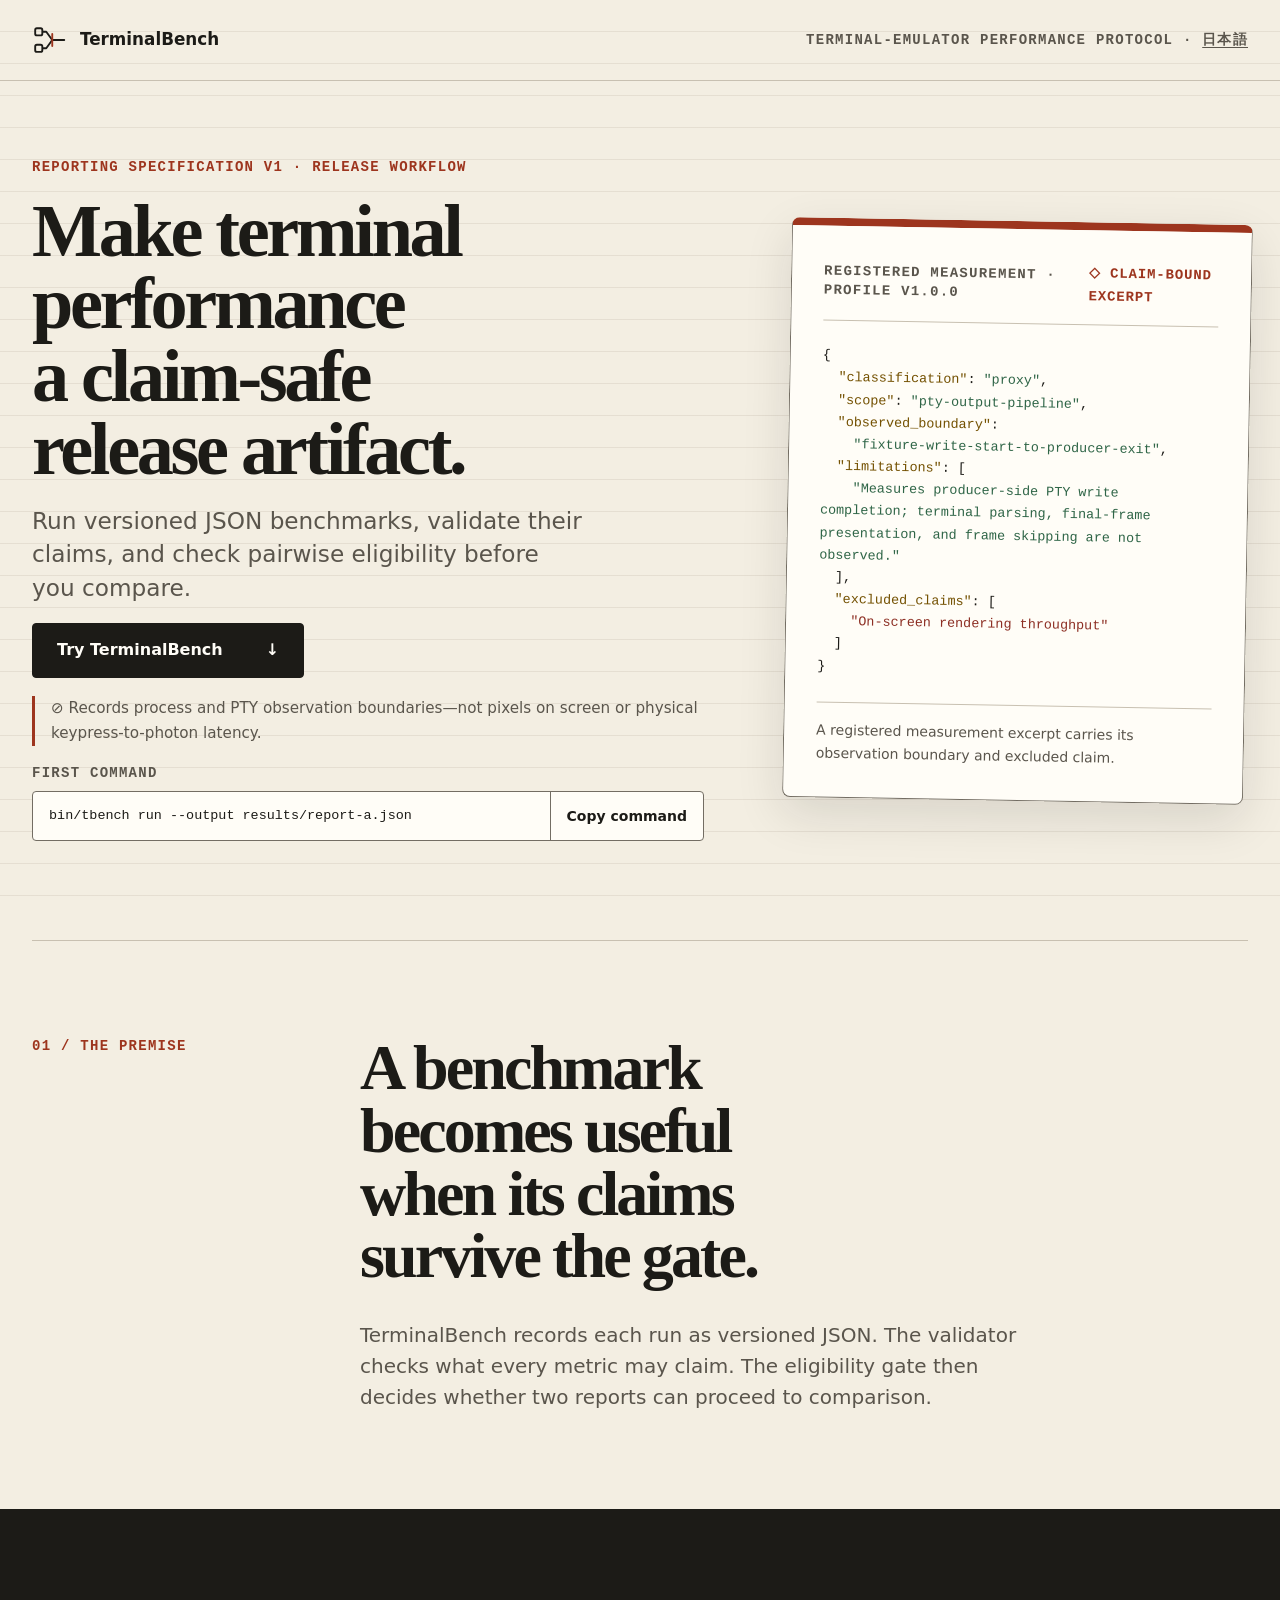
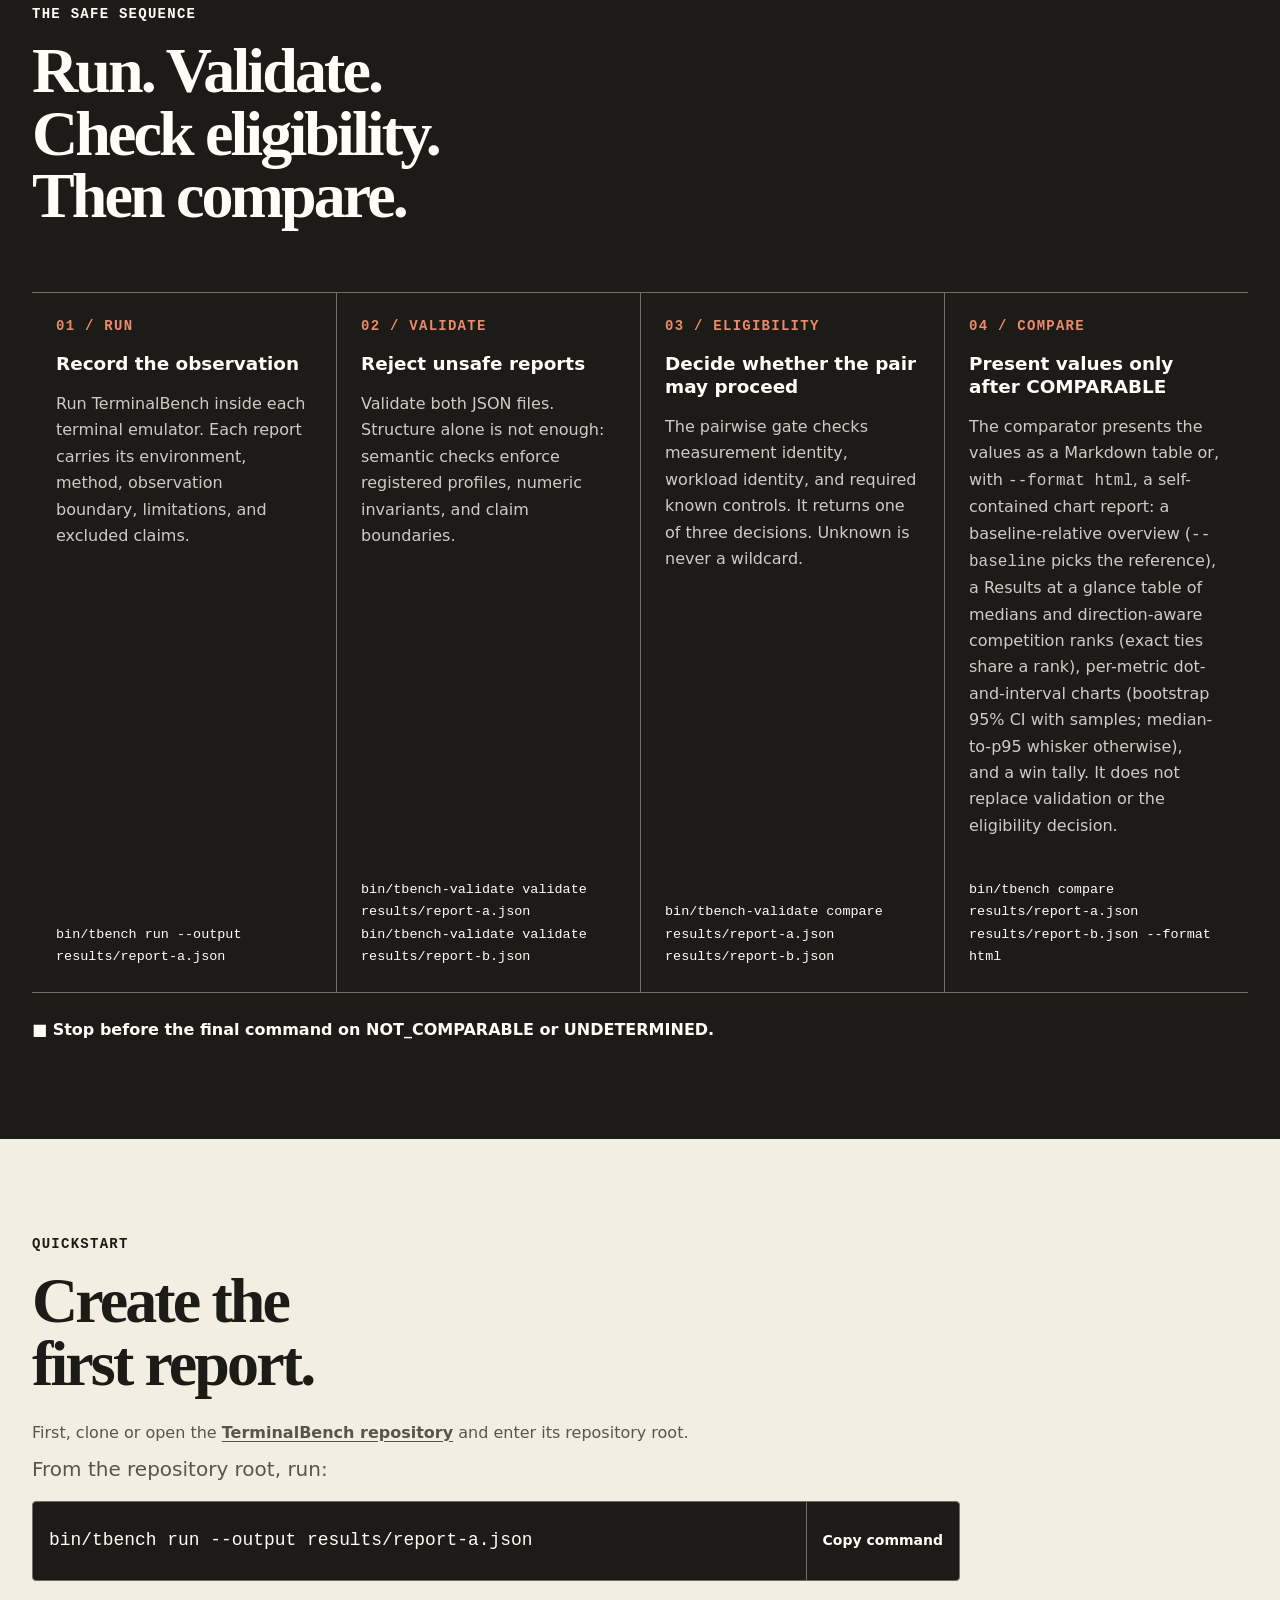
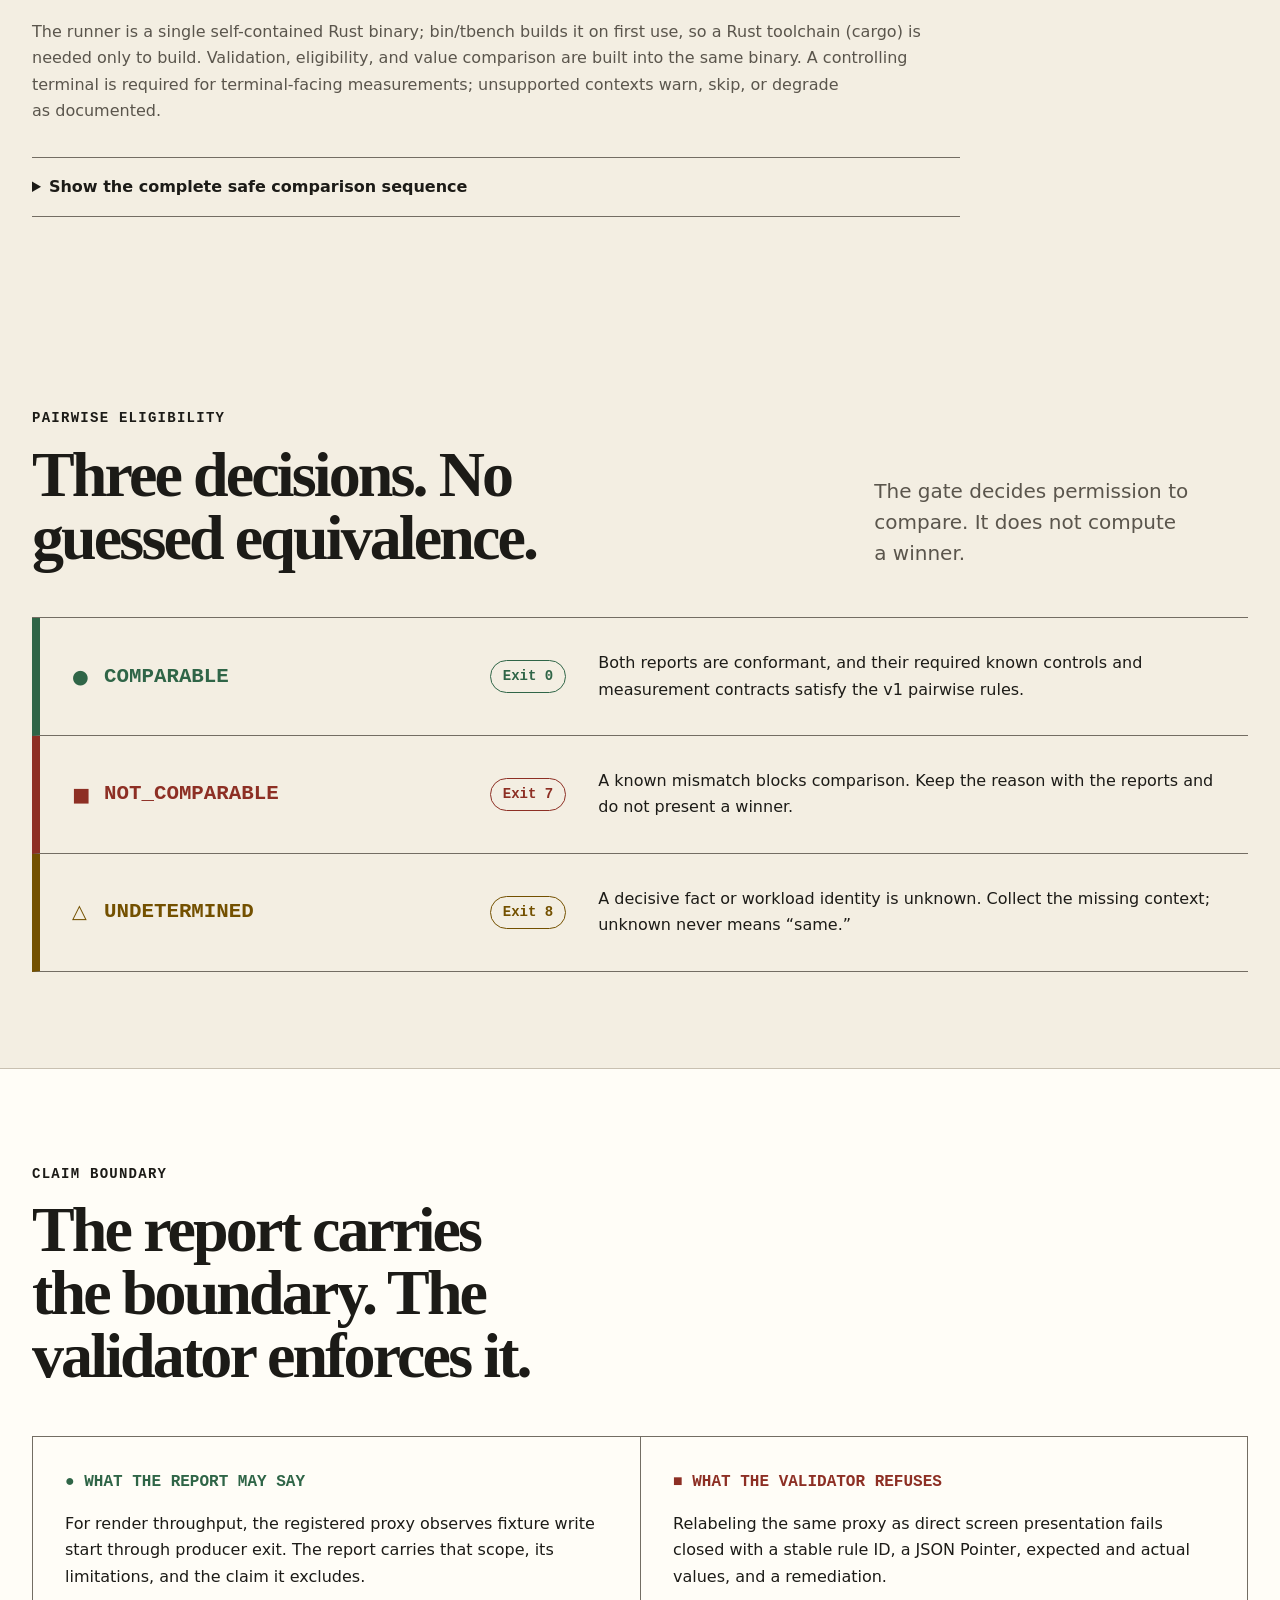
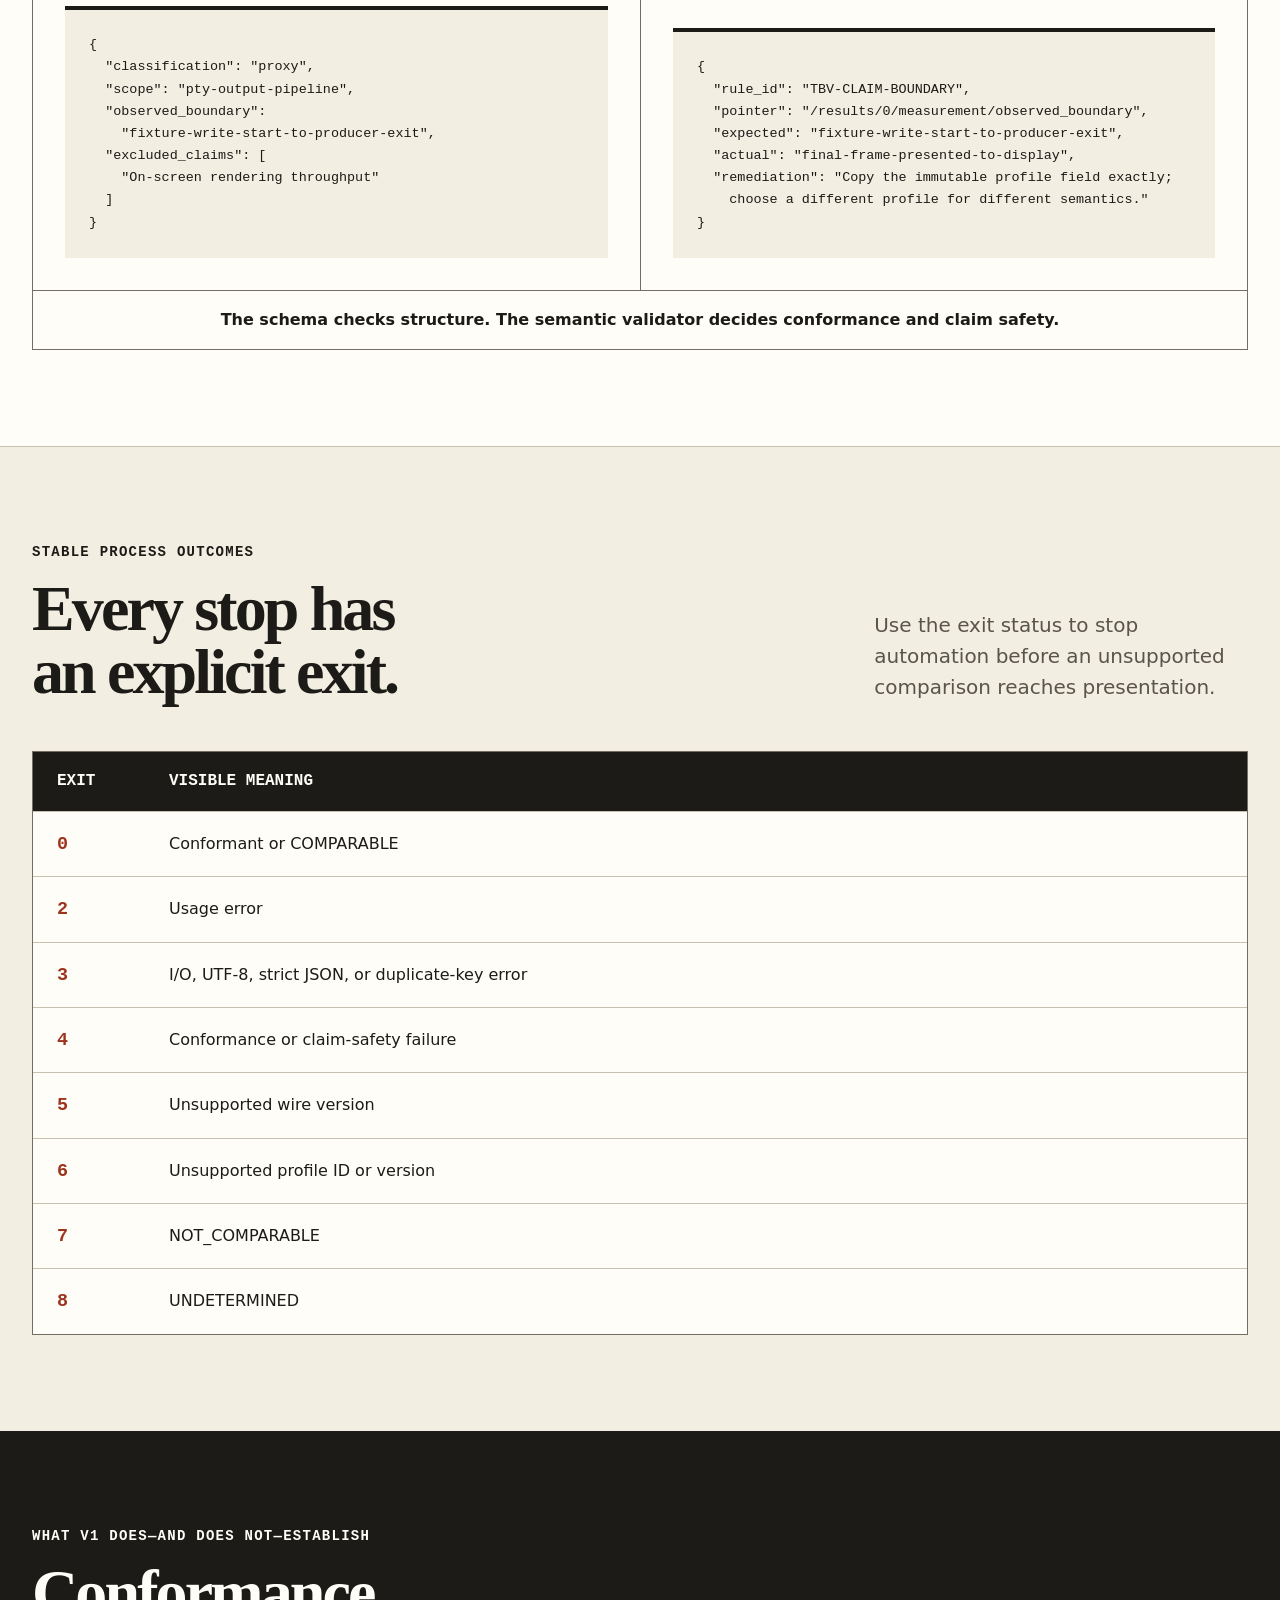
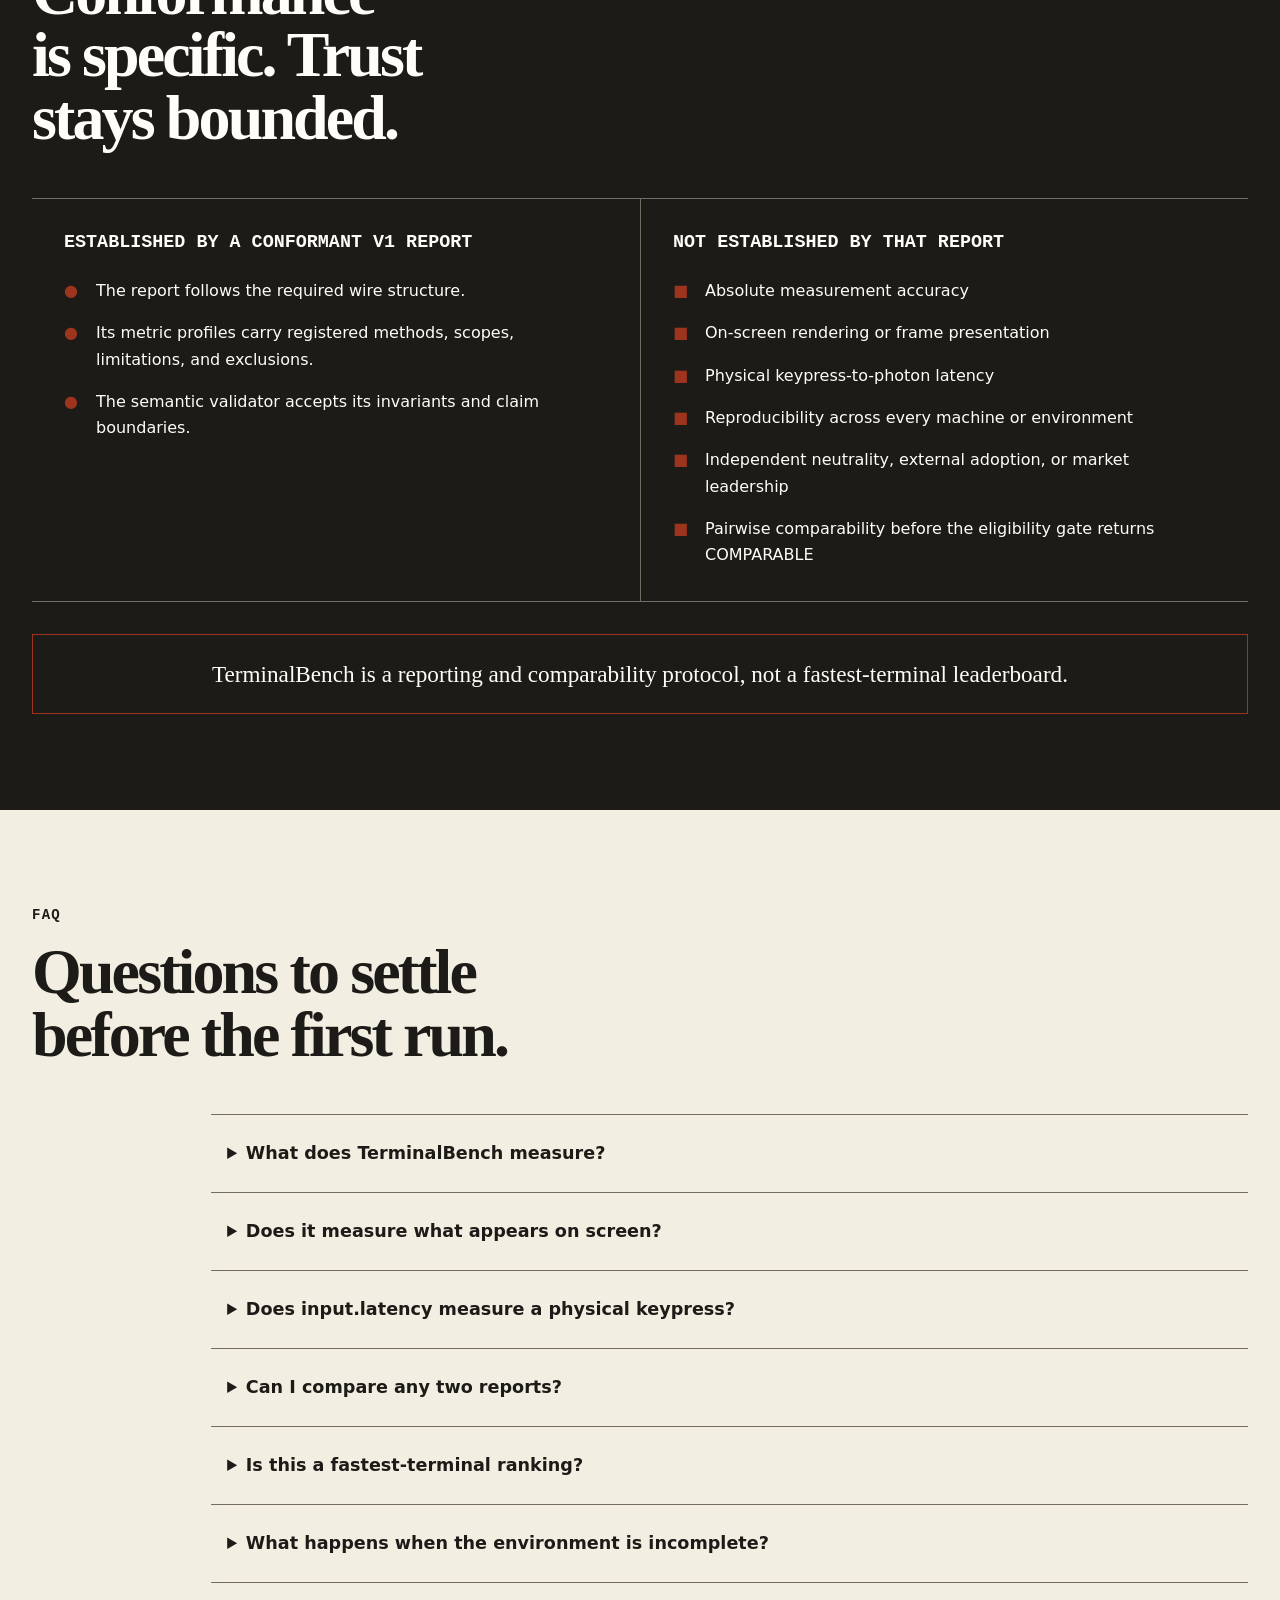
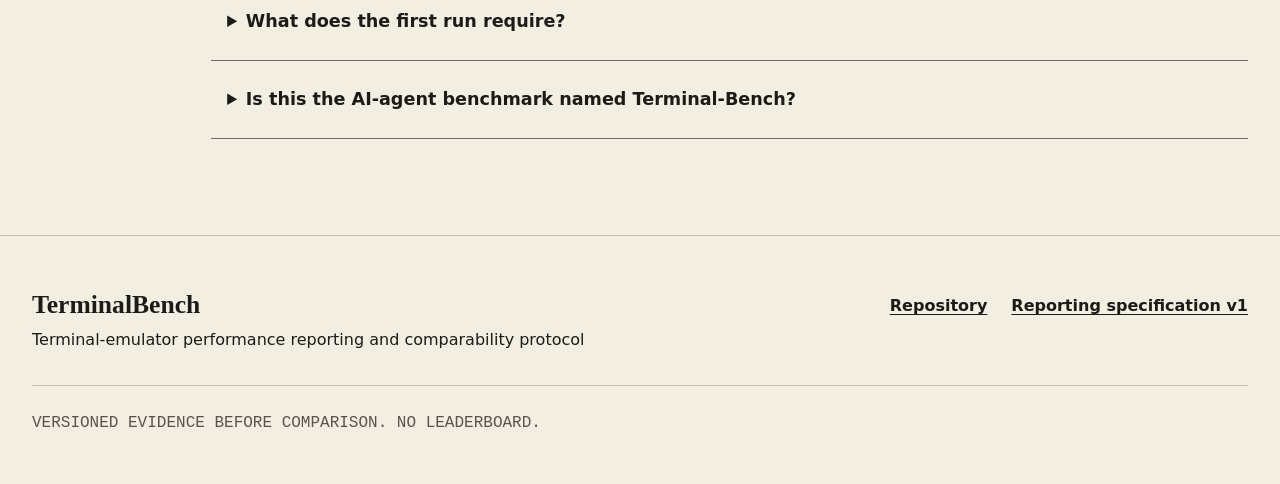
==== site/index.html @ eeca3f97 "feat(site): add TerminalBench landing page" ====
<!doctype html>
<html lang="en" dir="ltr">
  <head>
    <meta charset="utf-8">
    <meta name="viewport" content="width=device-width, initial-scale=1">
    <title>TerminalBench — Claim-Safe Terminal Emulator Benchmarks</title>
    <meta name="description" content="TerminalBench is a CLI and reporting protocol for terminal-emulator performance—not the AI-agent benchmark. Generate, validate, check eligibility, then compare.">
    <meta name="robots" content="index,follow,max-image-preview:large">
    <meta name="theme-color" content="#f3eee2" media="(prefers-color-scheme: light)">
    <meta name="theme-color" content="#181815" media="(prefers-color-scheme: dark)">
    <link rel="canonical" href="https://simota.github.io/TerminalBench/">
    <link rel="alternate" hreflang="en" href="https://simota.github.io/TerminalBench/">
    <link rel="alternate" hreflang="ja" href="https://simota.github.io/TerminalBench/ja/">
    <link rel="alternate" hreflang="x-default" href="https://simota.github.io/TerminalBench/">
    <link rel="icon" href="favicon.svg" type="image/svg+xml">
    <link rel="stylesheet" href="styles.css">

    <meta property="og:type" content="website">
    <meta property="og:url" content="https://simota.github.io/TerminalBench/">
    <meta property="og:site_name" content="TerminalBench">
    <meta property="og:title" content="TerminalBench — Claim-Safe Terminal Emulator Benchmarks">
    <meta property="og:description" content="A terminal-emulator performance CLI and reporting protocol. Generate reports, validate claims, check pairwise eligibility, then compare.">
    <meta property="og:image" content="https://simota.github.io/TerminalBench/og.png">
    <meta property="og:image:secure_url" content="https://simota.github.io/TerminalBench/og.png">
    <meta property="og:image:type" content="image/png">
    <meta property="og:image:width" content="1200">
    <meta property="og:image:height" content="630">
    <meta property="og:image:alt" content="TerminalBench terminal-emulator performance protocol: generate and validate reports, check pairwise eligibility, then compare.">
    <meta property="og:locale" content="en_US">
    <meta property="og:locale:alternate" content="ja_JP">

    <meta name="twitter:card" content="summary_large_image">
    <meta name="twitter:url" content="https://simota.github.io/TerminalBench/">
    <meta name="twitter:title" content="TerminalBench — Claim-Safe Terminal Emulator Benchmarks">
    <meta name="twitter:description" content="Terminal-emulator performance reports with claim validation and pairwise eligibility before comparison.">
    <meta name="twitter:image" content="https://simota.github.io/TerminalBench/og.png">
    <meta name="twitter:image:alt" content="TerminalBench terminal-emulator performance protocol workflow.">

    <script type="application/ld+json">
      {
        "@context": "https://schema.org",
        "@type": "SoftwareApplication",
        "@id": "https://simota.github.io/TerminalBench/#software",
        "name": "TerminalBench",
        "alternateName": "tbench",
        "inLanguage": "en",
        "url": "https://simota.github.io/TerminalBench/",
        "sameAs": ["https://github.com/simota/TerminalBench"],
        "applicationCategory": "DeveloperApplication",
        "applicationSubCategory": "Terminal emulator performance reporting",
        "description": "A CLI and reporting protocol for terminal-emulator performance that generates versioned reports, validates claim boundaries, checks pairwise eligibility, and then compares eligible results.",
        "disambiguatingDescription": "TerminalBench evaluates terminal-emulator and shell performance reports; it is not the AI-agent benchmark named Terminal-Bench.",
        "softwareRequirements": "A Rust toolchain (cargo) to build the single self-contained binary on first use; the shells being benchmarked. Validation, eligibility, and value comparison are built into the same binary.",
        "featureList": [
          "Versioned JSON performance reports",
          "Semantic claim-boundary validation",
          "Pairwise eligibility outcomes: COMPARABLE, NOT_COMPARABLE, and UNDETERMINED",
          "Self-contained HTML comparison reports with a baseline-relative overview, Results at a glance medians and direction-aware competition ranks (exact ties share a rank), per-metric dot-and-interval charts, and a win tally",
          "Longitudinal trend reports across report history"
        ]
      }
    </script>
    <script src="script.js" defer></script>
  </head>
  <body>
    <a class="skip-link" href="#quickstart">Skip to quickstart</a>

    <header class="site-header">
      <div class="shell header-inner">
        <a class="brand" href="https://github.com/simota/TerminalBench" aria-label="TerminalBench repository">
          <svg class="brand-mark" viewBox="0 0 48 48" aria-hidden="true">
            <rect x="4.25" y="8.25" width="9.5" height="9.5" rx="2.25"/>
            <rect x="4.25" y="30.25" width="9.5" height="9.5" rx="2.25"/>
            <path d="M15 13h4l8 11-8 11h-4M27 24h16"/>
            <path class="brand-gate" d="M27 16v16"/>
          </svg>
          <span>TerminalBench</span>
        </a>
        <p class="category"><span class="category-label">Terminal-emulator performance protocol · </span><a href="ja/" hreflang="ja" lang="ja">日本語</a></p>
      </div>
    </header>

    <main>
      <section class="hero shell" data-purpose="hero" aria-labelledby="hero-title">
        <div class="hero-copy">
          <p class="eyebrow">Reporting specification v1 · Release workflow</p>
          <h1 id="hero-title">Make terminal performance a claim-safe release artifact.</h1>
          <p class="hero-lead">Run versioned JSON benchmarks, validate their claims, and check pairwise eligibility before you compare.</p>
          <a class="cta" href="#quickstart">Try TerminalBench <span aria-hidden="true">↓</span></a>
          <p class="boundary-note"><span aria-hidden="true">⊘</span> Records process and PTY observation boundaries—not pixels on screen or physical keypress-to-photon latency.</p>
          <div class="first-command" aria-labelledby="hero-command-label">
            <p class="code-label" id="hero-command-label">First command</p>
            <div class="code-control">
              <pre tabindex="0" aria-labelledby="hero-command-label"><code id="hero-command">bin/tbench run --output results/report-a.json</code></pre>
              <button class="copy-button" type="button" data-copy-target="hero-command" data-status-target="hero-copy-status" data-copy-success="Command copied" data-copy-failure="Couldn’t copy the command. Select it and copy it manually.">Copy command</button>
            </div>
            <p class="copy-status" id="hero-copy-status" role="status" aria-live="polite"></p>
          </div>
        </div>

        <article class="hero-artifact" data-enter aria-labelledby="artifact-title">
          <div class="artifact-heading">
            <p class="code-label" id="artifact-title">Registered measurement · profile v1.0.0</p>
            <span class="artifact-state"><span aria-hidden="true">◇</span> Claim-bound excerpt</span>
          </div>
          <pre><code>{
  <span class="key">"classification"</span>: <span class="value">"proxy"</span>,
  <span class="key">"scope"</span>: <span class="value">"pty-output-pipeline"</span>,
  <span class="key">"observed_boundary"</span>:
    <span class="value">"fixture-write-start-to-producer-exit"</span>,
  <span class="key">"limitations"</span>: [
    <span class="value">"Measures producer-side PTY write completion; terminal parsing, final-frame presentation, and frame skipping are not observed."</span>
  ],
  <span class="key">"excluded_claims"</span>: [
    <span class="refusal">"On-screen rendering throughput"</span>
  ]
}</code></pre>
          <p class="artifact-caption">A registered measurement excerpt carries its observation boundary and excluded claim.</p>
        </article>
      </section>

      <section class="premise section shell" data-purpose="workflow-introduction" aria-labelledby="premise-title">
        <p class="section-index" aria-hidden="true">01 / THE PREMISE</p>
        <div>
          <h2 id="premise-title">A benchmark becomes useful when its claims survive the gate.</h2>
          <p class="lead">TerminalBench records each run as versioned JSON. The validator checks what every metric may claim. The eligibility gate then decides whether two reports can proceed to comparison.</p>
        </div>
      </section>

      <section class="workflow section" data-purpose="safe-sequence" aria-labelledby="workflow-title">
        <div class="shell">
          <p class="eyebrow">The safe sequence</p>
          <h2 id="workflow-title">Run. Validate. Check eligibility. Then compare.</h2>
          <ol class="workflow-list">
            <li>
              <p class="step-number">01 / Run</p>
              <h3>Record the observation</h3>
              <p>Run TerminalBench inside each terminal emulator. Each report carries its environment, method, observation boundary, limitations, and excluded claims.</p>
              <pre><code>bin/tbench run --output results/report-a.json</code></pre>
            </li>
            <li>
              <p class="step-number">02 / Validate</p>
              <h3>Reject unsafe reports</h3>
              <p>Validate both JSON files. Structure alone is not enough: semantic checks enforce registered profiles, numeric invariants, and claim boundaries.</p>
              <pre><code>bin/tbench-validate validate results/report-a.json
bin/tbench-validate validate results/report-b.json</code></pre>
            </li>
            <li>
              <p class="step-number">03 / Eligibility</p>
              <h3>Decide whether the pair may proceed</h3>
              <p>The pairwise gate checks measurement identity, workload identity, and required known controls. It returns one of three decisions. Unknown is never a wildcard.</p>
              <pre><code>bin/tbench-validate compare results/report-a.json results/report-b.json</code></pre>
            </li>
            <li>
              <p class="step-number">04 / Compare</p>
              <h3>Present values only after COMPARABLE</h3>
              <p>The comparator presents the values as a Markdown table or, with <code>--format html</code>, a self-contained chart report: a baseline-relative overview (<code>--baseline</code> picks the reference), a Results at a glance table of medians and direction-aware competition ranks (exact ties share a rank), per-metric dot-and-interval charts (bootstrap 95% CI with samples; median-to-p95 whisker otherwise), and a win tally. It does not replace validation or the eligibility decision.</p>
              <pre><code>bin/tbench compare results/report-a.json results/report-b.json --format html</code></pre>
            </li>
          </ol>
          <p class="sequence-stop"><span aria-hidden="true">■</span> Stop before the final command on NOT_COMPARABLE or UNDETERMINED.</p>
        </div>
      </section>

      <section class="quickstart section shell" id="quickstart" tabindex="-1" data-purpose="quickstart" aria-labelledby="quickstart-heading">
        <p class="eyebrow">Quickstart</p>
        <h2 id="quickstart-heading" tabindex="-1">Create the first report.</h2>
        <p class="setup-note">First, clone or open the <a href="https://github.com/simota/TerminalBench">TerminalBench repository</a> and enter its repository root.</p>
        <p class="lead" id="quick-command-label">From the repository root, run:</p>
        <div class="quick-command code-control" aria-labelledby="quick-command-label">
          <pre tabindex="0" aria-labelledby="quick-command-label"><code id="quick-command">bin/tbench run --output results/report-a.json</code></pre>
          <button class="copy-button copy-button-inverse" type="button" data-copy-target="quick-command" data-status-target="quick-copy-status" data-copy-success="Command copied" data-copy-failure="Couldn’t copy the command. Select it and copy it manually.">Copy command</button>
        </div>
        <p class="copy-status" id="quick-copy-status" role="status" aria-live="polite"></p>
        <p class="prerequisite">The runner is a single self-contained Rust binary; bin/tbench builds it on first use, so a Rust toolchain (cargo) is needed only to build. Validation, eligibility, and value comparison are built into the same binary. A controlling terminal is required for terminal-facing measurements; unsupported contexts warn, skip, or degrade as documented.</p>
        <details class="safe-sequence">
          <summary id="safe-sequence-label">Show the complete safe comparison sequence</summary>
          <pre tabindex="0" aria-labelledby="safe-sequence-label"><code>set -e

# Run once inside each terminal emulator.
bin/tbench run --output results/report-a.json &amp;&amp;
bin/tbench run --output results/report-b.json &amp;&amp;

# Validate both reports, then require COMPARABLE.
bin/tbench-validate validate results/report-a.json &amp;&amp;
bin/tbench-validate validate results/report-b.json &amp;&amp;
bin/tbench-validate compare results/report-a.json results/report-b.json &amp;&amp;

# Present values only after the gate exits 0.
bin/tbench compare results/report-a.json results/report-b.json</code></pre>
          <p>Stop on NOT_COMPARABLE (exit 7) or UNDETERMINED (exit 8).</p>
        </details>
      </section>

      <section class="eligibility section shell" data-purpose="eligibility-proof" aria-labelledby="eligibility-title">
        <div class="section-heading">
          <div>
            <p class="eyebrow">Pairwise eligibility</p>
            <h2 id="eligibility-title">Three decisions. No guessed equivalence.</h2>
          </div>
          <p class="lead">The gate decides permission to compare. It does not compute a winner.</p>
        </div>
        <div class="verdicts">
          <article class="verdict verdict-comparable">
            <div class="verdict-header"><span class="verdict-glyph" aria-hidden="true">●</span><h3>COMPARABLE</h3><span>Exit 0</span></div>
            <p>Both reports are conformant, and their required known controls and measurement contracts satisfy the v1 pairwise rules.</p>
          </article>
          <article class="verdict verdict-not-comparable">
            <div class="verdict-header"><span class="verdict-glyph" aria-hidden="true">■</span><h3>NOT_COMPARABLE</h3><span>Exit 7</span></div>
            <p>A known mismatch blocks comparison. Keep the reason with the reports and do not present a winner.</p>
          </article>
          <article class="verdict verdict-undetermined">
            <div class="verdict-header"><span class="verdict-glyph" aria-hidden="true">△</span><h3>UNDETERMINED</h3><span>Exit 8</span></div>
            <p>A decisive fact or workload identity is unknown. Collect the missing context; unknown never means “same.”</p>
          </article>
        </div>
      </section>

      <section class="claim-proof section" data-purpose="claim-boundary-proof" aria-labelledby="claim-title">
        <div class="shell">
          <p class="eyebrow">Claim boundary</p>
          <h2 id="claim-title">The report carries the boundary. The validator enforces it.</h2>
          <div class="claim-columns">
            <article>
              <p class="claim-label claim-allowed"><span aria-hidden="true">●</span> What the report may say</p>
              <p>For render throughput, the registered proxy observes fixture write start through producer exit. The report carries that scope, its limitations, and the claim it excludes.</p>
              <pre><code>{
  "classification": "proxy",
  "scope": "pty-output-pipeline",
  "observed_boundary":
    "fixture-write-start-to-producer-exit",
  "excluded_claims": [
    "On-screen rendering throughput"
  ]
}</code></pre>
            </article>
            <article>
              <p class="claim-label claim-refused"><span aria-hidden="true">■</span> What the validator refuses</p>
              <p>Relabeling the same proxy as direct screen presentation fails closed with a stable rule ID, a JSON Pointer, expected and actual values, and a remediation.</p>
              <pre><code>{
  "rule_id": "TBV-CLAIM-BOUNDARY",
  "pointer": "/results/0/measurement/observed_boundary",
  "expected": "fixture-write-start-to-producer-exit",
  "actual": "final-frame-presented-to-display",
  "remediation": "Copy the immutable profile field exactly;
    choose a different profile for different semantics."
}</code></pre>
            </article>
          </div>
          <p class="contrast-caption">The schema checks structure. The semantic validator decides conformance and claim safety.</p>
        </div>
      </section>

      <section class="exits section shell" data-purpose="exit-code-reference" aria-labelledby="exits-title">
        <div class="section-heading">
          <div>
            <p class="eyebrow">Stable process outcomes</p>
            <h2 id="exits-title">Every stop has an explicit exit.</h2>
          </div>
          <p class="lead">Use the exit status to stop automation before an unsupported comparison reaches presentation.</p>
        </div>
        <div class="table-wrap" tabindex="0" role="region" aria-label="TerminalBench exit codes">
          <table>
            <thead><tr><th scope="col">Exit</th><th scope="col">Visible meaning</th></tr></thead>
            <tbody>
              <tr><th scope="row"><code>0</code></th><td>Conformant or COMPARABLE</td></tr>
              <tr><th scope="row"><code>2</code></th><td>Usage error</td></tr>
              <tr><th scope="row"><code>3</code></th><td>I/O, UTF-8, strict JSON, or duplicate-key error</td></tr>
              <tr><th scope="row"><code>4</code></th><td>Conformance or claim-safety failure</td></tr>
              <tr><th scope="row"><code>5</code></th><td>Unsupported wire version</td></tr>
              <tr><th scope="row"><code>6</code></th><td>Unsupported profile ID or version</td></tr>
              <tr><th scope="row"><code>7</code></th><td>NOT_COMPARABLE</td></tr>
              <tr><th scope="row"><code>8</code></th><td>UNDETERMINED</td></tr>
            </tbody>
          </table>
        </div>
      </section>

      <section class="boundaries section" data-purpose="trust-boundaries" aria-labelledby="boundaries-title">
        <div class="shell">
          <p class="eyebrow">What v1 does—and does not—establish</p>
          <h2 id="boundaries-title">Conformance is specific. Trust stays bounded.</h2>
          <div class="boundary-columns">
            <article>
              <h3>Established by a conformant v1 report</h3>
              <ul class="evidence-list evidence-established">
                <li>The report follows the required wire structure.</li>
                <li>Its metric profiles carry registered methods, scopes, limitations, and exclusions.</li>
                <li>The semantic validator accepts its invariants and claim boundaries.</li>
              </ul>
            </article>
            <article>
              <h3>Not established by that report</h3>
              <ul class="evidence-list evidence-not-established">
                <li>Absolute measurement accuracy</li>
                <li>On-screen rendering or frame presentation</li>
                <li>Physical keypress-to-photon latency</li>
                <li>Reproducibility across every machine or environment</li>
                <li>Independent neutrality, external adoption, or market leadership</li>
                <li>Pairwise comparability before the eligibility gate returns COMPARABLE</li>
              </ul>
            </article>
          </div>
          <p class="leaderboard-note">TerminalBench is a reporting and comparability protocol, not a fastest-terminal leaderboard.</p>
        </div>
      </section>

      <section class="faq section shell" data-purpose="faq" aria-labelledby="faq-title">
        <p class="eyebrow">FAQ</p>
        <h2 id="faq-title">Questions to settle before the first run.</h2>
        <div class="faq-list">
          <details><summary>What does TerminalBench measure?</summary><p>It records shell process timings and terminal-emulator proxy or sampled observations for PTY output, synthetic PTY echo, and process resources. Every v1 metric names its method, scope, observed boundary, limitations, and excluded claims.</p></details>
          <details><summary>Does it measure what appears on screen?</summary><p>No. Producer-side PTY completion does not observe terminal parsing, final-frame presentation, pixels, or frame skipping. The render and scroll profiles exclude on-screen claims.</p></details>
          <details><summary>Does input.latency measure a physical keypress?</summary><p>No. It measures a synthetic PTY echo round trip. It excludes the keyboard, GUI event routing, rendering, display presentation, and physical keypress-to-photon latency.</p></details>
          <details><summary>Can I compare any two reports?</summary><p>No. Validate both reports, then run the pairwise eligibility gate. Compare values only after it returns COMPARABLE. A known mismatch returns NOT_COMPARABLE; missing decisive context returns UNDETERMINED.</p></details>
          <details><summary>Is this a fastest-terminal ranking?</summary><p>No. The protocol records bounded observations and decides pairwise eligibility. It does not operate a leaderboard or certify a universal winner.</p></details>
          <details><summary>What happens when the environment is incomplete?</summary><p>Reports record required facts as known or unknown. If a decisive fact remains unknown and no known mismatch already blocks the pair, eligibility is UNDETERMINED. CI can provide documented stable controls when platform discovery cannot.</p></details>
          <details><summary>What does the first run require?</summary><p>A Rust toolchain (cargo), used once to build the single self-contained binary — after that there are no runtime dependencies. Terminal-facing scenarios need a controlling terminal, and input latency needs a usable PTY.</p></details>
          <details><summary>Is this the AI-agent benchmark named Terminal-Bench?</summary><p>No. This project is a terminal-emulator performance reporting and comparability protocol.</p></details>
        </div>
      </section>
    </main>

    <footer class="site-footer">
      <div class="shell footer-inner">
        <div>
          <p class="footer-brand">TerminalBench</p>
          <p>Terminal-emulator performance reporting and comparability protocol</p>
        </div>
        <nav aria-label="Project references">
          <a href="https://github.com/simota/TerminalBench">Repository</a>
          <a href="https://github.com/simota/TerminalBench/blob/main/docs/reporting-spec-v1.md">Reporting specification v1</a>
        </nav>
        <p class="footer-boundary">Versioned evidence before comparison. No leaderboard.</p>
      </div>
    </footer>
  </body>
</html>
---- site/styles.css ----
@layer reset, tokens, base, components, utilities;

@layer reset {
  *, *::before, *::after { box-sizing: border-box; }
  html { scroll-behavior: smooth; scroll-padding-block-start: 2rem; }
  body, h1, h2, h3, p, pre, ul, ol { margin: 0; }
  ul, ol { padding: 0; }
  button, summary { font: inherit; }
  img, svg { display: block; max-inline-size: 100%; }
}

@layer tokens {
  :root {
    color-scheme: light dark;
    --ref-color-paper: #f3eee2;
    --ref-color-paper-bright: #fffdf7;
    --ref-color-charcoal: #1c1b17;
    --ref-color-charcoal-soft: #5a554c;
    --ref-color-burnt: #9d351f;
    --ref-color-burnt-strong: #7f2b1b;
    --ref-color-burnt-on-inverse: #e88b6a;
    --ref-color-rule: #c8c0b1;
    --ref-color-rule-strong: #736d63;
    --ref-color-success: #2f6547;
    --ref-color-warning: #735000;
    --ref-color-danger: #8d2f24;

    --color-bg-canvas: var(--ref-color-paper);
    --color-surface-primary: var(--ref-color-paper-bright);
    --color-surface-inverse: var(--ref-color-charcoal);
    --color-text-primary: var(--ref-color-charcoal);
    --color-text-muted: var(--ref-color-charcoal-soft);
    --color-text-on-inverse: var(--ref-color-paper-bright);
    --color-text-on-action: var(--ref-color-paper-bright);
    --color-action-primary: var(--ref-color-charcoal);
    --color-action-hover: var(--ref-color-burnt);
    --color-focus-ring: var(--ref-color-burnt);
    --color-focus-on-inverse: var(--color-text-on-inverse);
    --color-accent-on-inverse: var(--ref-color-burnt-on-inverse);
    --color-border-subtle: var(--ref-color-rule);
    --color-border-strong: var(--ref-color-rule-strong);
    --color-feedback-comparable: var(--ref-color-success);
    --color-feedback-undetermined: var(--ref-color-warning);
    --color-feedback-not-comparable: var(--ref-color-danger);

    --font-body: system-ui, -apple-system, BlinkMacSystemFont, "Segoe UI", sans-serif;
    --font-display: ui-serif, Georgia, Cambria, "Times New Roman", Times, serif;
    --font-mono: ui-monospace, "SFMono-Regular", Consolas, "Liberation Mono", monospace;
    --text-sm: 0.875rem;
    --text-base: 1rem;
    --text-lg: 1.25rem;
    --text-display-md: clamp(2.25rem, 5vw, 4.5rem);
    --text-display-lg: clamp(2.75rem, 5.8vw, 4.75rem);

    --space-1: 0.25rem;
    --space-2: 0.5rem;
    --space-4: 1rem;
    --space-6: 1.5rem;
    --space-8: 2rem;
    --space-12: 3rem;
    --space-16: 4rem;
    --space-24: 6rem;
    --radius-control: 0.25rem;
    --radius-surface: 0.5rem;
    --radius-pill: 999px;
    --shadow-surface: 0 16px 48px rgb(28 27 23 / 0.12);
    --size-control-min: 2.75rem;
    --focus-width: 3px;
    --focus-offset: 3px;
    --duration-feedback: 150ms;
    --duration-hero: 400ms;
    --ease-respond: cubic-bezier(0, 0, 0.2, 1);
    --ease-state: cubic-bezier(0.4, 0, 0.2, 1);
    --shell: 76rem;
  }

  @supports (color: oklch(0.5 0.1 30)) {
    :root {
      --ref-color-paper: oklch(0.95 0.017 88);
      --ref-color-paper-bright: oklch(0.994 0.008 92);
      --ref-color-charcoal: oklch(0.222 0.008 95);
      --ref-color-charcoal-soft: oklch(0.451 0.016 82);
      --ref-color-burnt: oklch(0.477 0.143 34);
      --ref-color-burnt-strong: oklch(0.412 0.12 33);
      --ref-color-burnt-on-inverse: oklch(0.728 0.123 40);
      --ref-color-rule: oklch(0.81 0.023 83);
      --ref-color-rule-strong: oklch(0.537 0.017 81);
      --ref-color-success: oklch(0.461 0.076 157);
      --ref-color-warning: oklch(0.457 0.095 80);
      --ref-color-danger: oklch(0.443 0.13 30);
    }
  }

  @media (prefers-color-scheme: dark) {
    :root:not([data-theme="light"]) {
      --ref-color-paper: #181815;
      --ref-color-paper-bright: #24231f;
      --ref-color-charcoal: #f5f0e6;
      --ref-color-charcoal-soft: #c5beb0;
      --ref-color-burnt: #e88b6a;
      --ref-color-burnt-strong: #f1a08e;
      --ref-color-rule: #514d45;
      --ref-color-rule-strong: #7e776c;
      --ref-color-success: #92d3a6;
      --ref-color-warning: #f0c978;
      --ref-color-danger: #f1a08e;
      --color-surface-inverse: var(--ref-color-paper-bright);
      --color-text-on-inverse: var(--ref-color-charcoal);
      --color-text-on-action: var(--ref-color-paper);
      --color-action-primary: var(--ref-color-burnt);
      --color-action-hover: var(--ref-color-burnt-strong);
    }
  }

  :root[data-theme="dark"] {
    color-scheme: dark;
    --ref-color-paper: #181815;
    --ref-color-paper-bright: #24231f;
    --ref-color-charcoal: #f5f0e6;
    --ref-color-charcoal-soft: #c5beb0;
    --ref-color-burnt: #e88b6a;
    --ref-color-burnt-strong: #f1a08e;
    --ref-color-rule: #514d45;
    --ref-color-rule-strong: #7e776c;
    --ref-color-success: #92d3a6;
    --ref-color-warning: #f0c978;
    --ref-color-danger: #f1a08e;
    --color-surface-inverse: var(--ref-color-paper-bright);
    --color-text-on-inverse: var(--ref-color-charcoal);
    --color-text-on-action: var(--ref-color-paper);
    --color-action-primary: var(--ref-color-burnt);
    --color-action-hover: var(--ref-color-burnt-strong);
  }

  :root[data-theme="light"] { color-scheme: light; }

  @supports (color: oklch(0.5 0.1 30)) {
    @media (prefers-color-scheme: dark) {
      :root:not([data-theme="light"]) {
        --ref-color-paper: oklch(0.208 0.006 107);
        --ref-color-paper-bright: oklch(0.256 0.007 95);
        --ref-color-charcoal: oklch(0.956 0.014 85);
        --ref-color-charcoal-soft: oklch(0.803 0.021 85);
        --ref-color-burnt: oklch(0.728 0.123 40);
        --ref-color-burnt-strong: oklch(0.781 0.101 33);
        --ref-color-rule: oklch(0.422 0.014 85);
        --ref-color-rule-strong: oklch(0.572 0.019 79);
        --ref-color-success: oklch(0.811 0.092 154);
        --ref-color-warning: oklch(0.853 0.109 84);
        --ref-color-danger: oklch(0.781 0.101 33);
      }
    }

    :root[data-theme="dark"] {
      --ref-color-paper: oklch(0.208 0.006 107);
      --ref-color-paper-bright: oklch(0.256 0.007 95);
      --ref-color-charcoal: oklch(0.956 0.014 85);
      --ref-color-charcoal-soft: oklch(0.803 0.021 85);
      --ref-color-burnt: oklch(0.728 0.123 40);
      --ref-color-burnt-strong: oklch(0.781 0.101 33);
      --ref-color-rule: oklch(0.422 0.014 85);
      --ref-color-rule-strong: oklch(0.572 0.019 79);
      --ref-color-success: oklch(0.811 0.092 154);
      --ref-color-warning: oklch(0.853 0.109 84);
      --ref-color-danger: oklch(0.781 0.101 33);
    }
  }
}

@layer base {
  body {
    min-inline-size: 20rem;
    background-color: var(--color-bg-canvas);
    color: var(--color-text-primary);
    font-family: var(--font-body);
    font-size: var(--text-base);
    line-height: 1.65;
    text-rendering: optimizeLegibility;
  }

  body::before {
    position: fixed;
    z-index: -1;
    inset: 0;
    background-image: repeating-linear-gradient(to bottom, transparent 0 31px, color-mix(in srgb, var(--color-border-subtle) 32%, transparent) 31px 32px);
    content: "";
    pointer-events: none;
  }

  h1, h2 {
    font-family: var(--font-display);
    font-weight: 600;
    letter-spacing: -0.045em;
    line-height: 0.98;
    text-wrap: balance;
  }

  h1 { max-inline-size: 14ch; font-size: var(--text-display-lg); }
  h2 { max-inline-size: 17ch; font-size: var(--text-display-md); }
  h3 { font-size: 1.15rem; line-height: 1.25; }
  p { text-wrap: pretty; }
  a { color: inherit; text-underline-offset: 0.2em; }
  button { color: inherit; }

  pre {
    overflow-x: auto;
    max-inline-size: 100%;
    font-family: var(--font-mono);
    font-size: 0.84rem;
    line-height: 1.65;
    tab-size: 2;
  }

  code { font-family: var(--font-mono); }

  :where(a, button, summary, [tabindex]:not([tabindex="-1"])):focus-visible {
    outline: var(--focus-width) solid var(--color-focus-ring);
    outline-offset: var(--focus-offset);
  }

  ::selection {
    background: var(--color-action-hover);
    color: var(--color-text-on-action);
  }
}

@layer components {
  .shell { inline-size: min(calc(100% - 2rem), var(--shell)); margin-inline: auto; }
  .section { padding-block: var(--space-24); }
  .lead { max-inline-size: 42rem; color: var(--color-text-muted); font-size: var(--text-lg); line-height: 1.55; }
  .eyebrow, .code-label, .section-index, .step-number, .category {
    font-family: var(--font-mono);
    font-size: var(--text-sm);
    font-weight: 700;
    letter-spacing: 0.09em;
    line-height: 1.35;
    text-transform: uppercase;
  }

  .skip-link {
    position: fixed;
    z-index: 20;
    inset-block-start: var(--space-4);
    inset-inline-start: var(--space-4);
    min-block-size: var(--size-control-min);
    padding: 0.65rem var(--space-4);
    translate: 0 -200%;
    background: var(--color-action-primary);
    color: var(--color-text-on-action);
    font-weight: 750;
  }
  .skip-link:focus { translate: 0; }

  .site-header { border-block-end: 1px solid var(--color-border-subtle); }
  .header-inner { display: flex; align-items: center; justify-content: space-between; min-block-size: 5rem; gap: var(--space-6); }
  .brand { display: inline-flex; align-items: center; min-block-size: var(--size-control-min); gap: 0.75rem; font-size: 1.05rem; font-weight: 800; text-decoration: none; }
  .brand-mark { inline-size: 2.25rem; color: var(--color-text-primary); overflow: visible; }
  .brand-mark rect, .brand-mark path { fill: none; stroke: currentColor; stroke-linecap: round; stroke-linejoin: round; stroke-width: 2.5; }
  .brand-mark .brand-gate { stroke: var(--color-action-hover); }
  .category { color: var(--color-text-muted); text-align: end; }

  .hero { display: grid; grid-template-columns: minmax(0, 1.08fr) minmax(22rem, 0.72fr); align-items: center; min-block-size: calc(100svh - 5rem); gap: clamp(2rem, 5vw, 5rem); padding-block: clamp(3rem, 6vw, 5rem); }
  .hero-copy { display: grid; grid-template-columns: minmax(0, 1fr); min-inline-size: 0; align-items: start; justify-items: start; gap: clamp(var(--space-4), 2vh, var(--space-6)); }
  .hero .eyebrow { color: var(--color-action-hover); }
  .hero-lead { max-inline-size: 37rem; color: var(--color-text-muted); font-size: clamp(1.15rem, 2vw, 1.45rem); line-height: 1.45; }

  .cta {
    --button-bg: var(--color-action-primary);
    --button-bg-hover: var(--color-action-hover);
    display: inline-flex;
    align-items: center;
    justify-content: space-between;
    min-block-size: var(--size-control-min);
    min-inline-size: min(100%, 17rem);
    gap: var(--space-8);
    padding: 0.85rem var(--space-6);
    border: 1px solid var(--button-bg);
    border-radius: var(--radius-control);
    background: var(--button-bg);
    color: var(--color-text-on-action);
    font-weight: 800;
    text-decoration: none;
    transition: transform var(--duration-feedback) var(--ease-respond), background-color var(--duration-feedback) var(--ease-state), border-color var(--duration-feedback) var(--ease-state);
  }
  .cta:hover { border-color: var(--button-bg-hover); background: var(--button-bg-hover); transform: translateY(-2px); }
  .cta:active { transform: translateY(0); }

  .first-command { inline-size: min(100%, 42rem); }
  .code-label { margin-block-end: var(--space-2); color: var(--color-text-muted); }
  .code-control { display: flex; align-items: stretch; border: 1px solid var(--color-border-strong); border-radius: var(--radius-control); background: var(--color-surface-primary); }
  .code-control pre { flex: 1; min-inline-size: 0; padding: 0.8rem var(--space-4); }
  .copy-button {
    display: none;
    min-block-size: var(--size-control-min);
    padding-inline: var(--space-4);
    border: 0;
    border-inline-start: 1px solid var(--color-border-strong);
    border-radius: 0;
    background: transparent;
    color: var(--color-text-primary);
    cursor: pointer;
    font-size: var(--text-sm);
    font-weight: 800;
    transition: background-color var(--duration-feedback) var(--ease-state), color var(--duration-feedback) var(--ease-state);
  }
  .js .copy-button { display: block; }
  .copy-button:hover { background: var(--color-action-hover); color: var(--color-text-on-action); }
  .copy-status { min-block-size: 1.6em; color: var(--color-text-muted); font-size: var(--text-sm); }
  .boundary-note { max-inline-size: 43rem; padding-inline-start: var(--space-4); border-inline-start: 3px solid var(--color-action-hover); color: var(--color-text-muted); font-size: 0.95rem; }

  .hero-artifact {
    align-self: center;
    min-inline-size: 0;
    padding: var(--space-8);
    border: 1px solid var(--color-border-strong);
    border-block-start: 0.5rem solid var(--color-action-hover);
    border-radius: var(--radius-surface);
    background: var(--color-surface-primary);
    box-shadow: var(--shadow-surface);
    opacity: 1;
    transform: rotate(1deg);
  }
  .artifact-heading { display: flex; align-items: center; justify-content: space-between; gap: var(--space-4); padding-block-end: var(--space-4); border-block-end: 1px solid var(--color-border-subtle); }
  .artifact-heading .code-label { margin: 0; }
  .artifact-state { color: var(--color-action-hover); font-family: var(--font-mono); font-size: var(--text-sm); font-weight: 800; letter-spacing: 0.06em; text-transform: uppercase; }
  .hero-artifact pre { margin-block: var(--space-6); white-space: pre-wrap; overflow-wrap: anywhere; }
  .hero-artifact .key { color: var(--color-feedback-undetermined); }
  .hero-artifact .value { color: var(--color-feedback-comparable); }
  .hero-artifact .refusal { color: var(--color-feedback-not-comparable); }
  .artifact-caption { padding-block-start: var(--space-4); border-block-start: 1px solid var(--color-border-subtle); color: var(--color-text-muted); font-size: var(--text-sm); }

  .premise { display: grid; grid-template-columns: 1fr 3fr; gap: var(--space-8); border-block-start: 1px solid var(--color-border-subtle); }
  .premise > div { display: grid; gap: var(--space-8); }
  .section-index { color: var(--color-action-hover); }

  .workflow { background: var(--color-surface-inverse); color: var(--color-text-on-inverse); }
  .workflow h2 { margin-block: var(--space-4) var(--space-16); }
  .workflow-list { display: grid; grid-template-columns: repeat(4, 1fr); list-style: none; border-block: 1px solid var(--color-border-strong); }
  .workflow-list li { display: flex; flex-direction: column; gap: var(--space-4); min-inline-size: 0; padding: var(--space-6); border-inline-start: 1px solid var(--color-border-strong); }
  .workflow-list li:first-child { border-inline-start: 0; }
  .workflow-list p:not(.step-number) { color: var(--color-text-on-inverse); opacity: 0.78; }
  .workflow-list pre { margin-block-start: auto; padding-block-start: var(--space-6); color: var(--color-text-on-inverse); white-space: pre-wrap; overflow-wrap: anywhere; }
  .step-number { color: var(--color-accent-on-inverse); }
  .sequence-stop { margin-block-start: var(--space-6); font-weight: 750; }

  .quickstart { scroll-margin-block-start: var(--space-8); }
  .quickstart h2 { margin-block: var(--space-4) var(--space-6); }
  #quickstart-heading:focus { outline: var(--focus-width) solid var(--color-focus-ring); outline-offset: var(--focus-offset); }
  .setup-note { max-inline-size: 58rem; margin-block-end: var(--space-2); color: var(--color-text-muted); }
  .setup-note a { font-weight: 750; }
  .quickstart > .lead { margin-block-end: var(--space-4); }
  .quick-command { inline-size: min(100%, 58rem); background: var(--color-surface-inverse); color: var(--color-text-on-inverse); }
  .quick-command pre { padding-block: var(--space-6); font-size: clamp(0.9rem, 2vw, 1.12rem); }
  .copy-button-inverse { color: var(--color-text-on-inverse); }
  .quick-command .copy-button:focus-visible { outline-color: var(--color-focus-on-inverse); }
  .prerequisite { max-inline-size: 58rem; margin-block-start: var(--space-4); color: var(--color-text-muted); }
  .safe-sequence { max-inline-size: 58rem; margin-block-start: var(--space-8); border-block: 1px solid var(--color-border-strong); }
  .safe-sequence summary, .faq summary { min-block-size: var(--size-control-min); cursor: pointer; font-weight: 800; }
  .safe-sequence summary { padding-block: var(--space-4); }
  .safe-sequence pre { margin-block: var(--space-4); padding: var(--space-6); background: var(--color-surface-primary); white-space: pre; }
  .safe-sequence > p { margin-block-end: var(--space-4); color: var(--color-feedback-not-comparable); font-weight: 750; }

  .section-heading { display: grid; grid-template-columns: minmax(0, 1.7fr) minmax(18rem, 0.8fr); align-items: end; gap: var(--space-12); margin-block-end: var(--space-12); }
  .section-heading h2 { margin-block-start: var(--space-4); }
  .verdicts { border-block-start: 1px solid var(--color-border-strong); }
  .verdict { --verdict-color: var(--color-text-primary); display: grid; grid-template-columns: minmax(19rem, 0.8fr) 1fr; gap: var(--space-8); padding: var(--space-8); border-block-end: 1px solid var(--color-border-strong); border-inline-start: 0.5rem solid var(--verdict-color); }
  .verdict-comparable { --verdict-color: var(--color-feedback-comparable); }
  .verdict-not-comparable { --verdict-color: var(--color-feedback-not-comparable); }
  .verdict-undetermined { --verdict-color: var(--color-feedback-undetermined); }
  .verdict-header { display: grid; grid-template-columns: 1.5rem 1fr auto; align-items: center; gap: var(--space-2); color: var(--verdict-color); }
  .verdict-header h3 { overflow-wrap: anywhere; font-family: var(--font-mono); font-size: clamp(1rem, 2.2vw, 1.3rem); }
  .verdict-header > span:last-child { padding: var(--space-1) 0.75rem; border: 1px solid currentColor; border-radius: var(--radius-pill); font-family: var(--font-mono); font-size: var(--text-sm); font-weight: 800; white-space: nowrap; }
  .verdict-glyph { font-size: 1.2rem; }

  .claim-proof { border-block: 1px solid var(--color-border-subtle); background: var(--color-surface-primary); }
  .claim-proof h2 { margin-block: var(--space-4) var(--space-12); }
  .claim-columns { display: grid; grid-template-columns: 1fr 1fr; border: 1px solid var(--color-border-strong); }
  .claim-columns article { display: flex; flex-direction: column; gap: var(--space-4); min-inline-size: 0; padding: var(--space-8); }
  .claim-columns article + article { border-inline-start: 1px solid var(--color-border-strong); }
  .claim-label { font-family: var(--font-mono); font-weight: 800; text-transform: uppercase; }
  .claim-allowed { color: var(--color-feedback-comparable); }
  .claim-refused { color: var(--color-feedback-not-comparable); }
  .claim-columns pre { margin-block-start: auto; padding: var(--space-6); border-block-start: 4px solid currentColor; background: var(--color-bg-canvas); white-space: pre-wrap; overflow-wrap: anywhere; }
  .contrast-caption { padding: var(--space-4); border: 1px solid var(--color-border-strong); border-block-start: 0; font-weight: 750; text-align: center; }

  .table-wrap { overflow-x: auto; border: 1px solid var(--color-border-strong); }
  table { inline-size: 100%; border-collapse: collapse; background: var(--color-surface-primary); text-align: start; }
  th, td { padding: var(--space-4) var(--space-6); border-block-end: 1px solid var(--color-border-subtle); text-align: start; }
  thead { background: var(--color-surface-inverse); color: var(--color-text-on-inverse); font-family: var(--font-mono); text-transform: uppercase; }
  tbody tr:last-child > * { border-block-end: 0; }
  tbody th { inline-size: 7rem; color: var(--color-action-hover); font-size: 1.15rem; }

  .boundaries { background: var(--color-surface-inverse); color: var(--color-text-on-inverse); }
  .boundaries h2 { margin-block: var(--space-4) var(--space-12); }
  .boundary-columns { display: grid; grid-template-columns: 1fr 1fr; border-block: 1px solid var(--color-border-strong); }
  .boundary-columns article { padding: var(--space-8); }
  .boundary-columns article + article { border-inline-start: 1px solid var(--color-border-strong); }
  .boundary-columns h3 { margin-block-end: var(--space-6); font-family: var(--font-mono); text-transform: uppercase; }
  .evidence-list { display: grid; gap: var(--space-4); list-style: none; }
  .evidence-list li { position: relative; padding-inline-start: var(--space-8); }
  .evidence-list li::before { position: absolute; inset-inline-start: 0; color: var(--ref-color-burnt); content: "●"; }
  .evidence-not-established li::before { content: "■"; }
  .leaderboard-note { margin-block-start: var(--space-8); padding: var(--space-6); border: 1px solid var(--ref-color-burnt); font-family: var(--font-display); font-size: 1.45rem; line-height: 1.3; text-align: center; }

  .faq h2 { margin-block: var(--space-4) var(--space-12); }
  .faq-list { margin-inline-start: min(14vw, 12rem); border-block-start: 1px solid var(--color-border-strong); }
  .faq details { border-block-end: 1px solid var(--color-border-strong); }
  .faq summary { padding: var(--space-6) var(--space-4); font-size: 1.1rem; }
  .faq details > p { max-inline-size: 52rem; padding: 0 var(--space-4) var(--space-6); color: var(--color-text-muted); }

  .site-footer { border-block-start: 1px solid var(--color-border-subtle); }
  .footer-inner { display: grid; grid-template-columns: 1fr auto; gap: var(--space-8); padding-block: var(--space-12); }
  .footer-brand { font-family: var(--font-display); font-size: 1.6rem; font-weight: 700; }
  .footer-inner nav { display: flex; flex-wrap: wrap; align-items: start; justify-content: end; gap: var(--space-6); }
  .footer-inner a { min-block-size: var(--size-control-min); padding-block: 0.55rem; font-weight: 750; }
  .footer-boundary { grid-column: 1 / -1; padding-block-start: var(--space-6); border-block-start: 1px solid var(--color-border-subtle); color: var(--color-text-muted); font-family: var(--font-mono); text-transform: uppercase; }
}

@layer utilities {
  .visually-hidden {
    position: absolute;
    inline-size: 1px;
    block-size: 1px;
    padding: 0;
    margin: -1px;
    overflow: hidden;
    clip: rect(0 0 0 0);
    white-space: nowrap;
    border: 0;
  }

  @media (prefers-reduced-motion: no-preference) {
    .hero-artifact[data-enter] { animation: artifact-settle var(--duration-hero) var(--ease-respond) both; }
    @keyframes artifact-settle {
      from { opacity: 0.92; transform: translateY(8px) rotate(0deg); }
      to { opacity: 1; transform: translateY(0) rotate(1deg); }
    }
  }

  @media (prefers-reduced-motion: reduce) {
    html { scroll-behavior: auto; }
    .hero-artifact { animation: none; opacity: 1; transform: rotate(1deg); }
    .cta, .copy-button { transition: none; }
    .cta:hover, .cta:active { transform: none; }
  }

  @media (forced-colors: active) {
    .cta, .copy-button, .leaderboard-note { border: 2px solid ButtonText; }
    .verdict { border-inline-start-color: ButtonText; }
    .brand-mark .brand-gate { stroke: LinkText; }
  }

  @media (max-width: 64rem) {
    .hero { grid-template-columns: minmax(0, 1fr); min-block-size: auto; }
    .hero-copy { max-inline-size: 52rem; }
    .hero-artifact { inline-size: min(100%, 42rem); justify-self: end; }
    .workflow-list { grid-template-columns: 1fr 1fr; }
    .workflow-list li:nth-child(3) { border-inline-start: 0; border-block-start: 1px solid var(--color-border-strong); }
    .workflow-list li:nth-child(4) { border-block-start: 1px solid var(--color-border-strong); }
  }

  @media (max-width: 48rem) {
    .section { padding-block: var(--space-16); }
    .premise, .section-heading { grid-template-columns: 1fr; }
    .premise { gap: var(--space-6); }
    .claim-columns, .boundary-columns { grid-template-columns: 1fr; }
    .claim-columns article + article, .boundary-columns article + article { border-inline-start: 0; border-block-start: 1px solid var(--color-border-strong); }
    .verdict { grid-template-columns: 1fr; }
    .faq-list { margin-inline-start: 0; }
    .footer-inner { grid-template-columns: 1fr; }
    .footer-inner nav { justify-content: start; }
    .footer-boundary { grid-column: auto; }
  }

  @media (max-width: 40rem) {
    :where(a, button, summary) { min-block-size: 3rem; }
    .header-inner { align-items: center; flex-direction: row; justify-content: space-between; gap: var(--space-2); min-block-size: 3.75rem; padding-block: var(--space-2); }
    .brand { flex: 0 0 auto; }
    .category { flex: 0 0 auto; max-inline-size: none; padding-inline-start: 0; font-size: 0.68rem; line-height: 1.25; text-align: end; }
    .category-label { display: none; }
    .category a { display: inline-flex; align-items: center; }
    .hero { gap: var(--space-12); padding-block: var(--space-12); }
    .hero-artifact, .hero-artifact[data-enter] { justify-self: stretch; padding: var(--space-6); animation: none; transform: none; }
    .cta { inline-size: 100%; }
    .code-control { align-items: stretch; flex-direction: column; }
    .copy-button { border-inline-start: 0; border-block-start: 1px solid var(--color-border-strong); }
    .workflow-list { grid-template-columns: 1fr; }
    .workflow-list li { border-inline-start: 0; border-block-start: 1px solid var(--color-border-strong); }
    .workflow-list li:first-child { border-block-start: 0; }
    .quick-command pre { padding: var(--space-4); }
    .verdict { padding: var(--space-6) var(--space-4); }
    .verdict-header { grid-template-columns: 1.5rem 1fr; }
    .verdict-header > span:last-child { grid-column: 2; justify-self: start; }
    .claim-columns article, .boundary-columns article { padding: var(--space-6) var(--space-4); }
    th, td { padding-inline: var(--space-4); }
    .footer-inner nav { flex-direction: column; gap: var(--space-2); }
  }

  @media (max-width: 40rem) and (max-height: 42rem) {
    .header-inner { min-block-size: 3.5rem; padding-block: var(--space-1); }
    .brand { font-size: 0.95rem; }
    .brand-mark { inline-size: 2rem; }
    .category { font-size: 0.68rem; line-height: 1.15; letter-spacing: 0.05em; }
    .hero { gap: var(--space-8); padding-block: 1.25rem var(--space-8); }
    .hero-copy { gap: var(--space-2); }
    .hero .eyebrow { font-size: 0.6rem; letter-spacing: 0.03em; }
    .hero h1 { max-inline-size: 13ch; font-size: clamp(2.25rem, 12vw, 2.5rem); line-height: 0.94; }
    .hero-lead { font-size: var(--text-base); line-height: 1.35; }
    .cta { min-block-size: var(--size-control-min); padding: 0.55rem var(--space-4); }
    .boundary-note { padding-inline-start: 0.75rem; font-size: 0.82rem; line-height: 1.35; }
  }
}
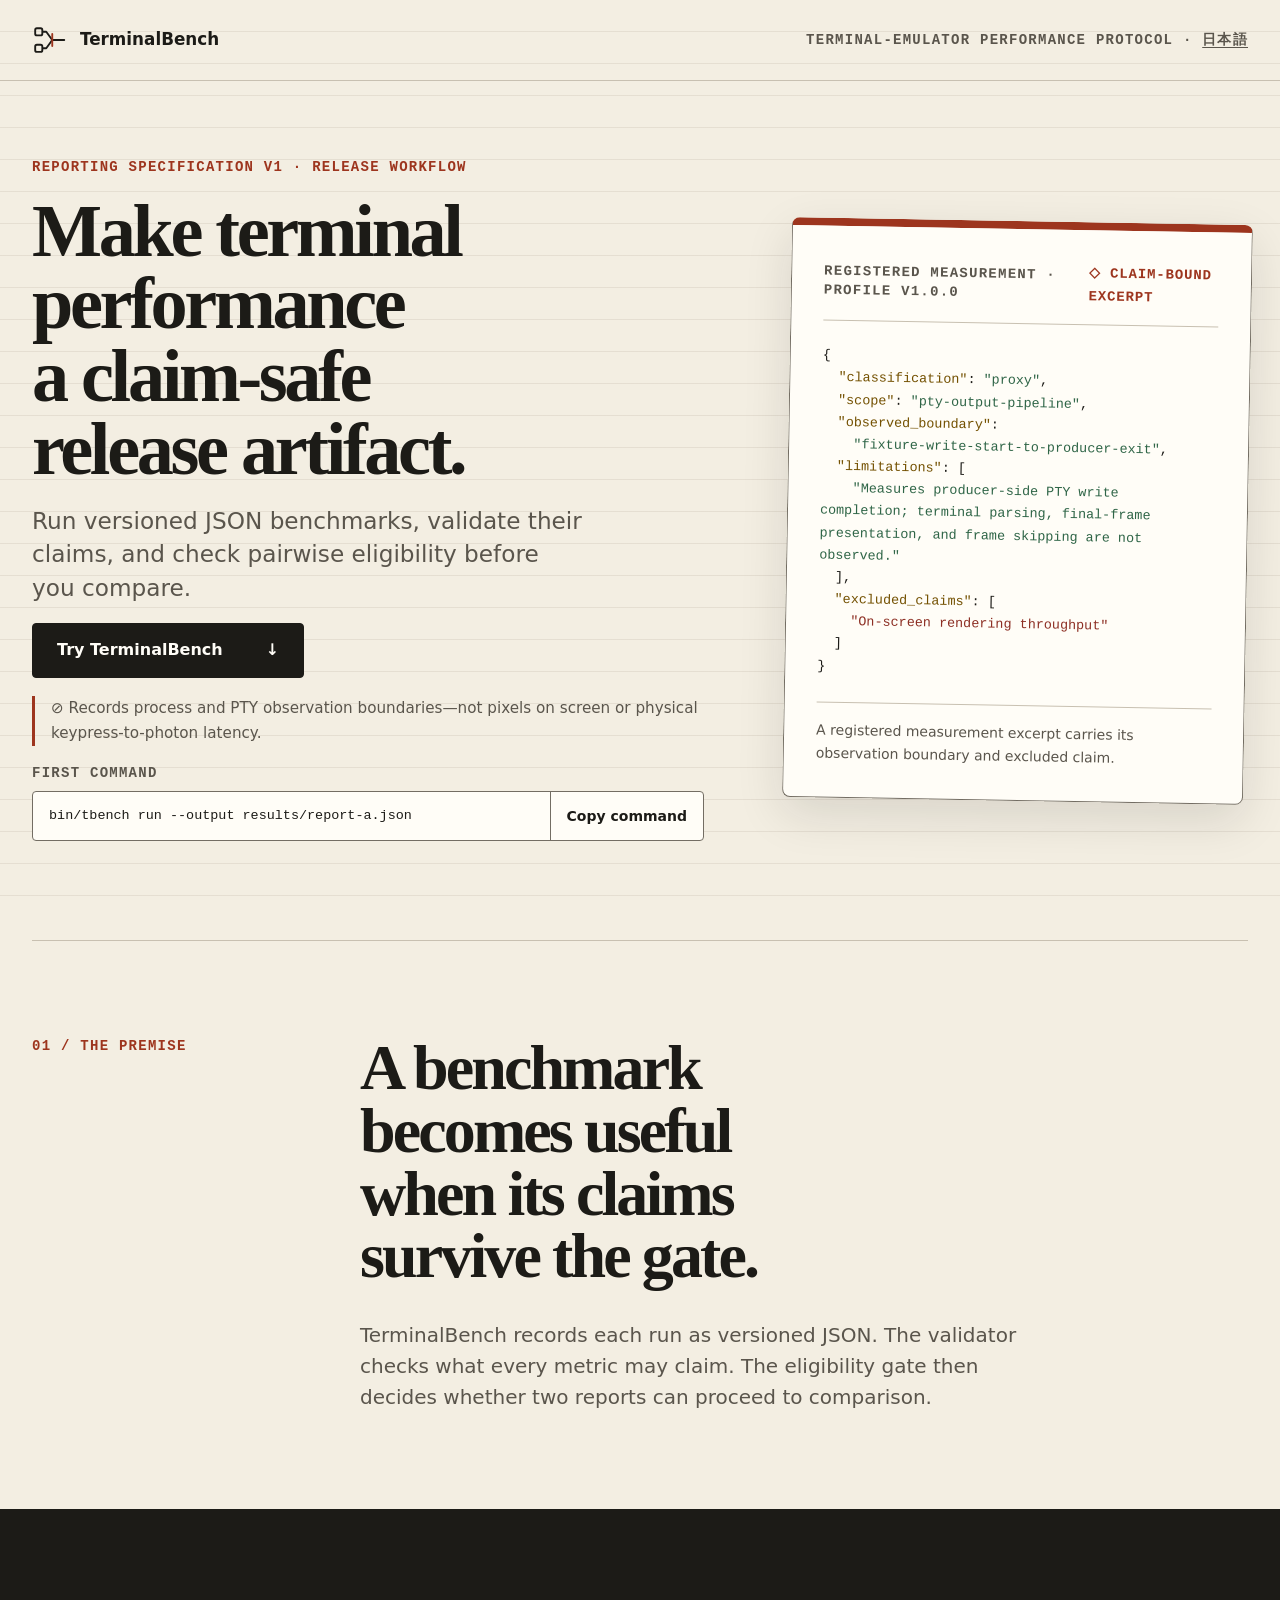
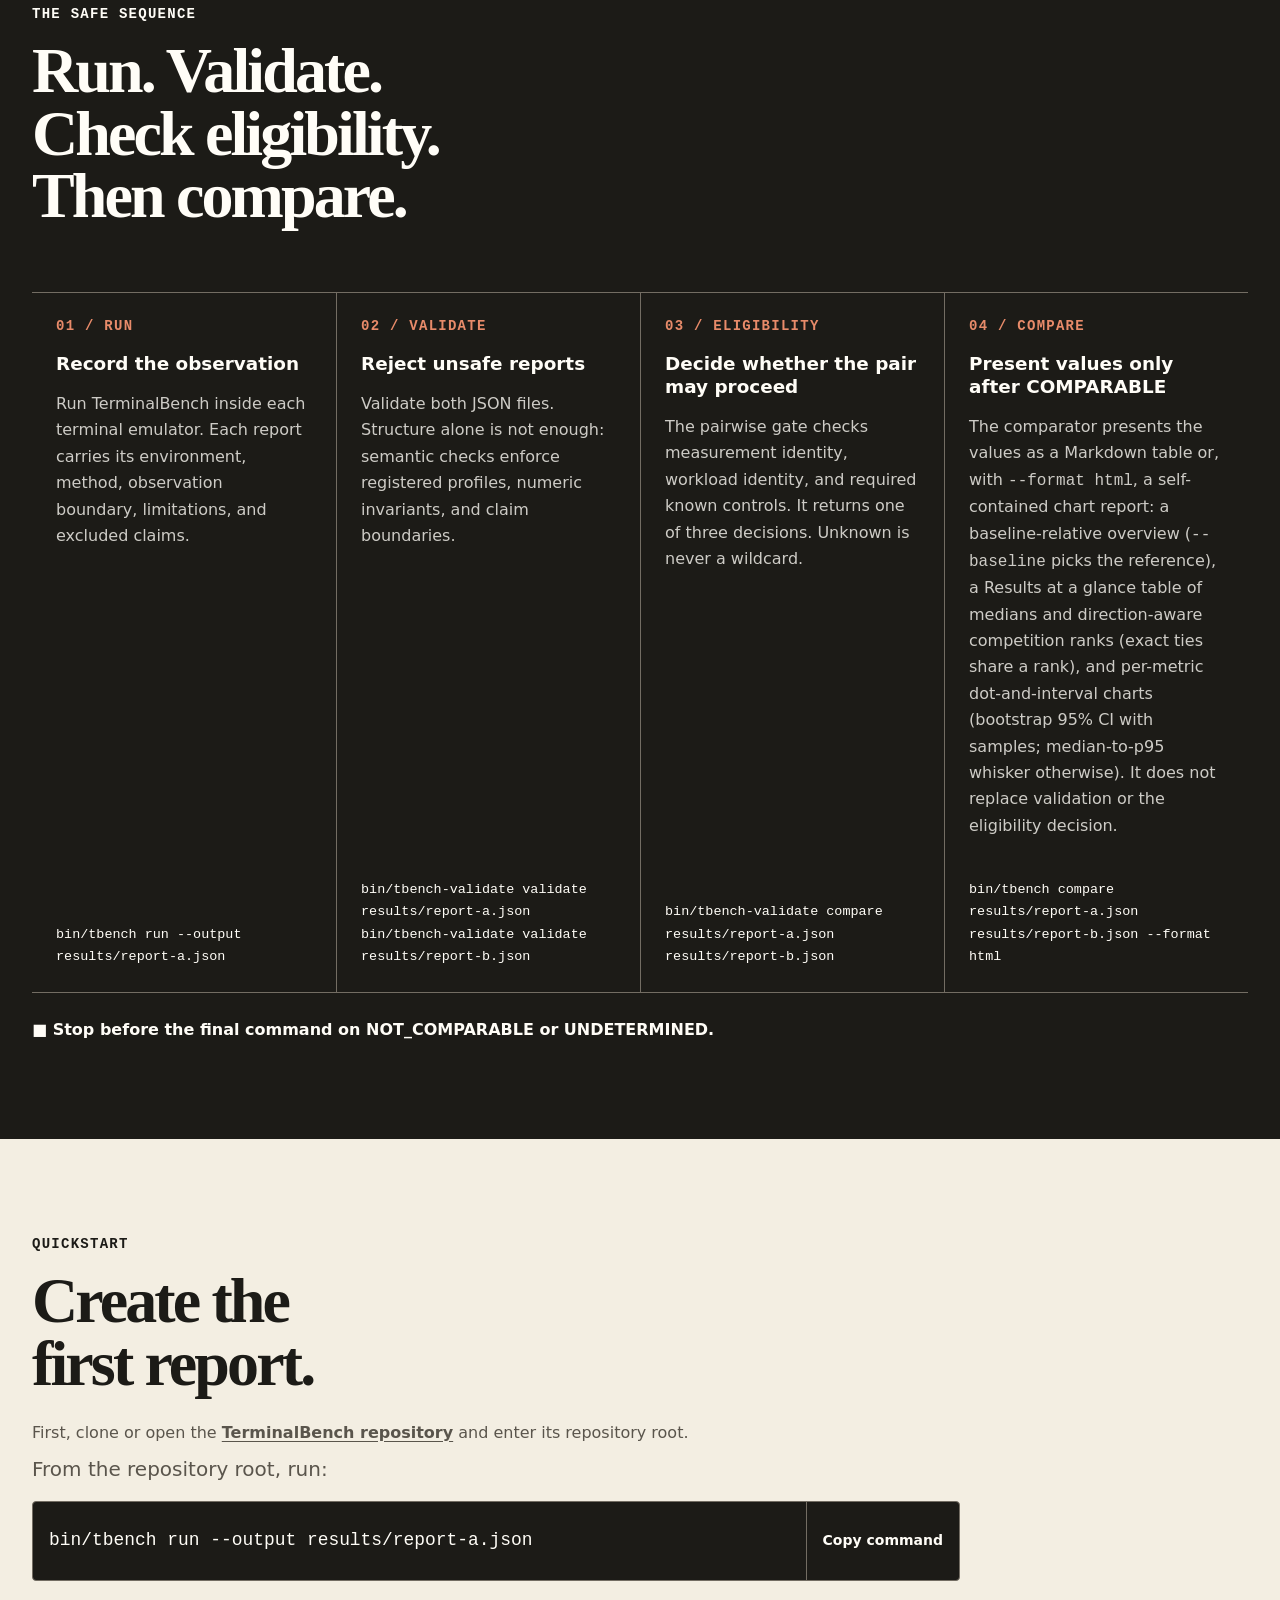
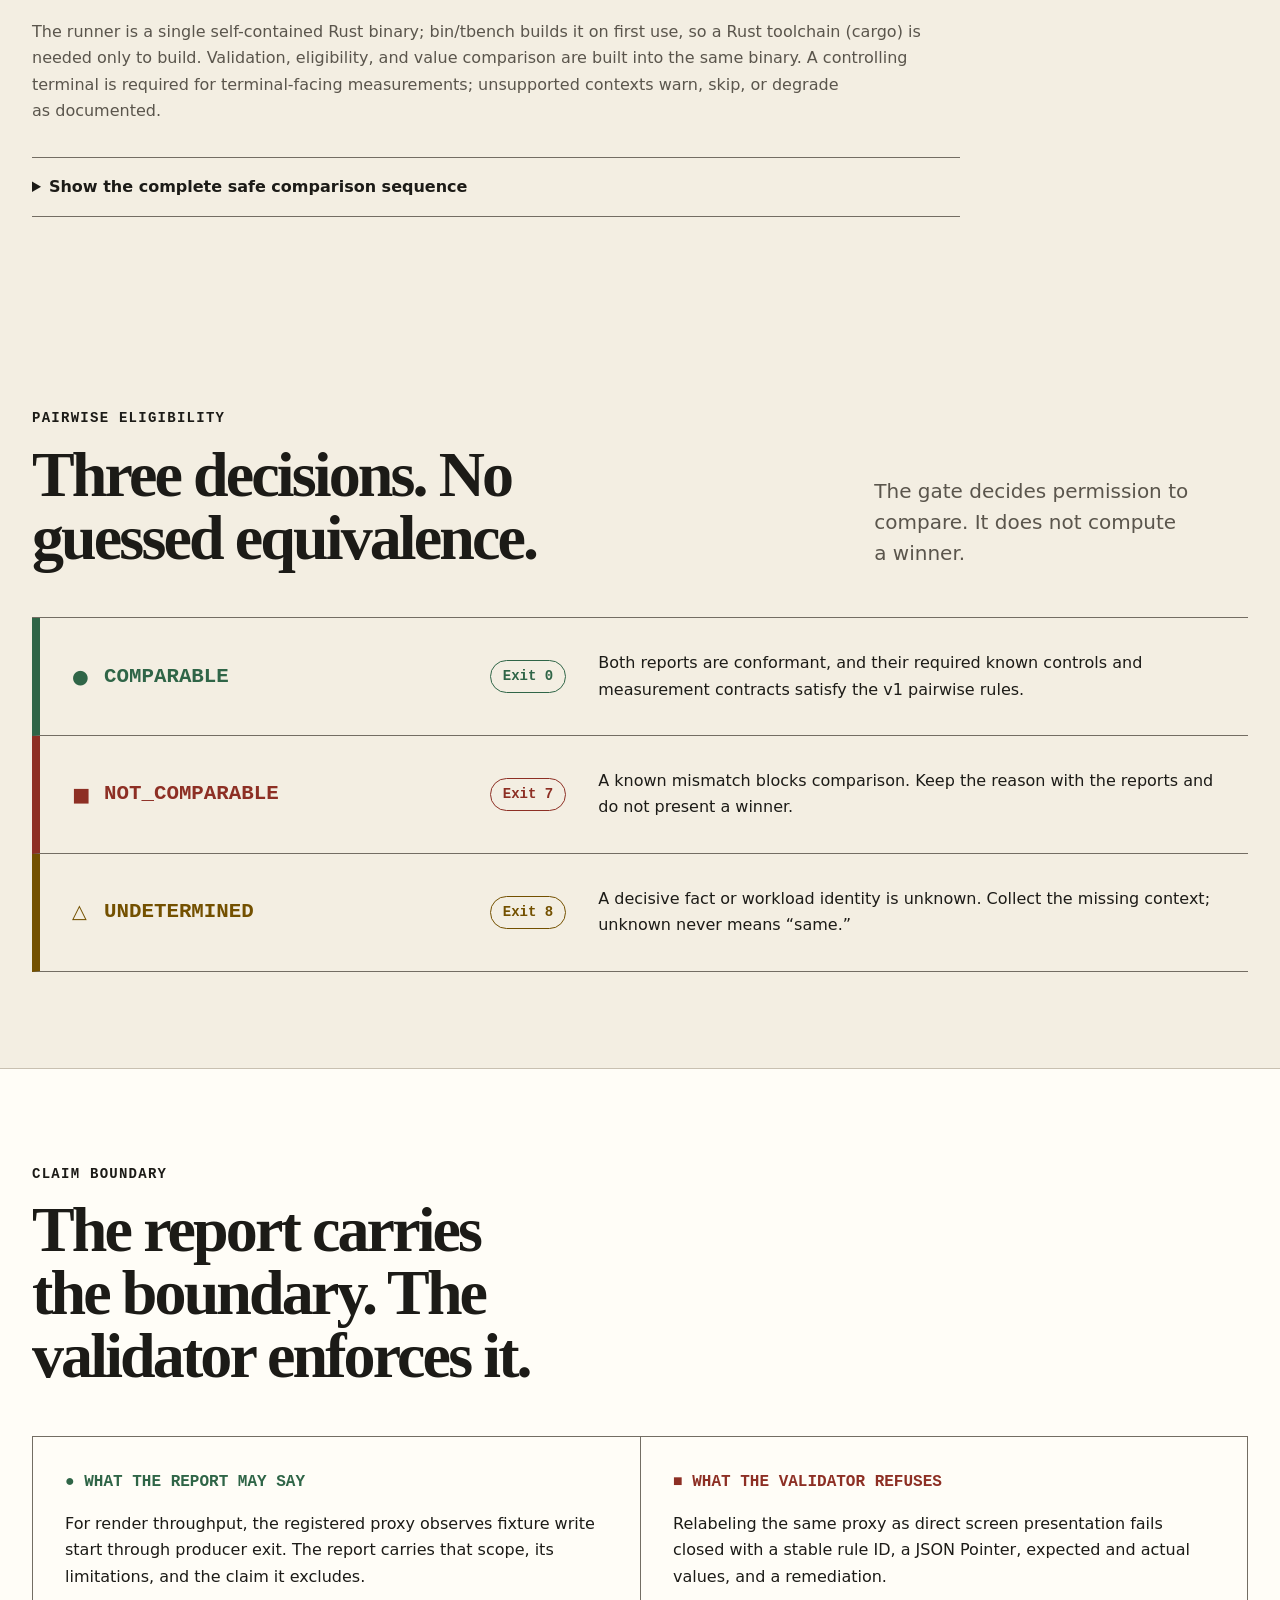
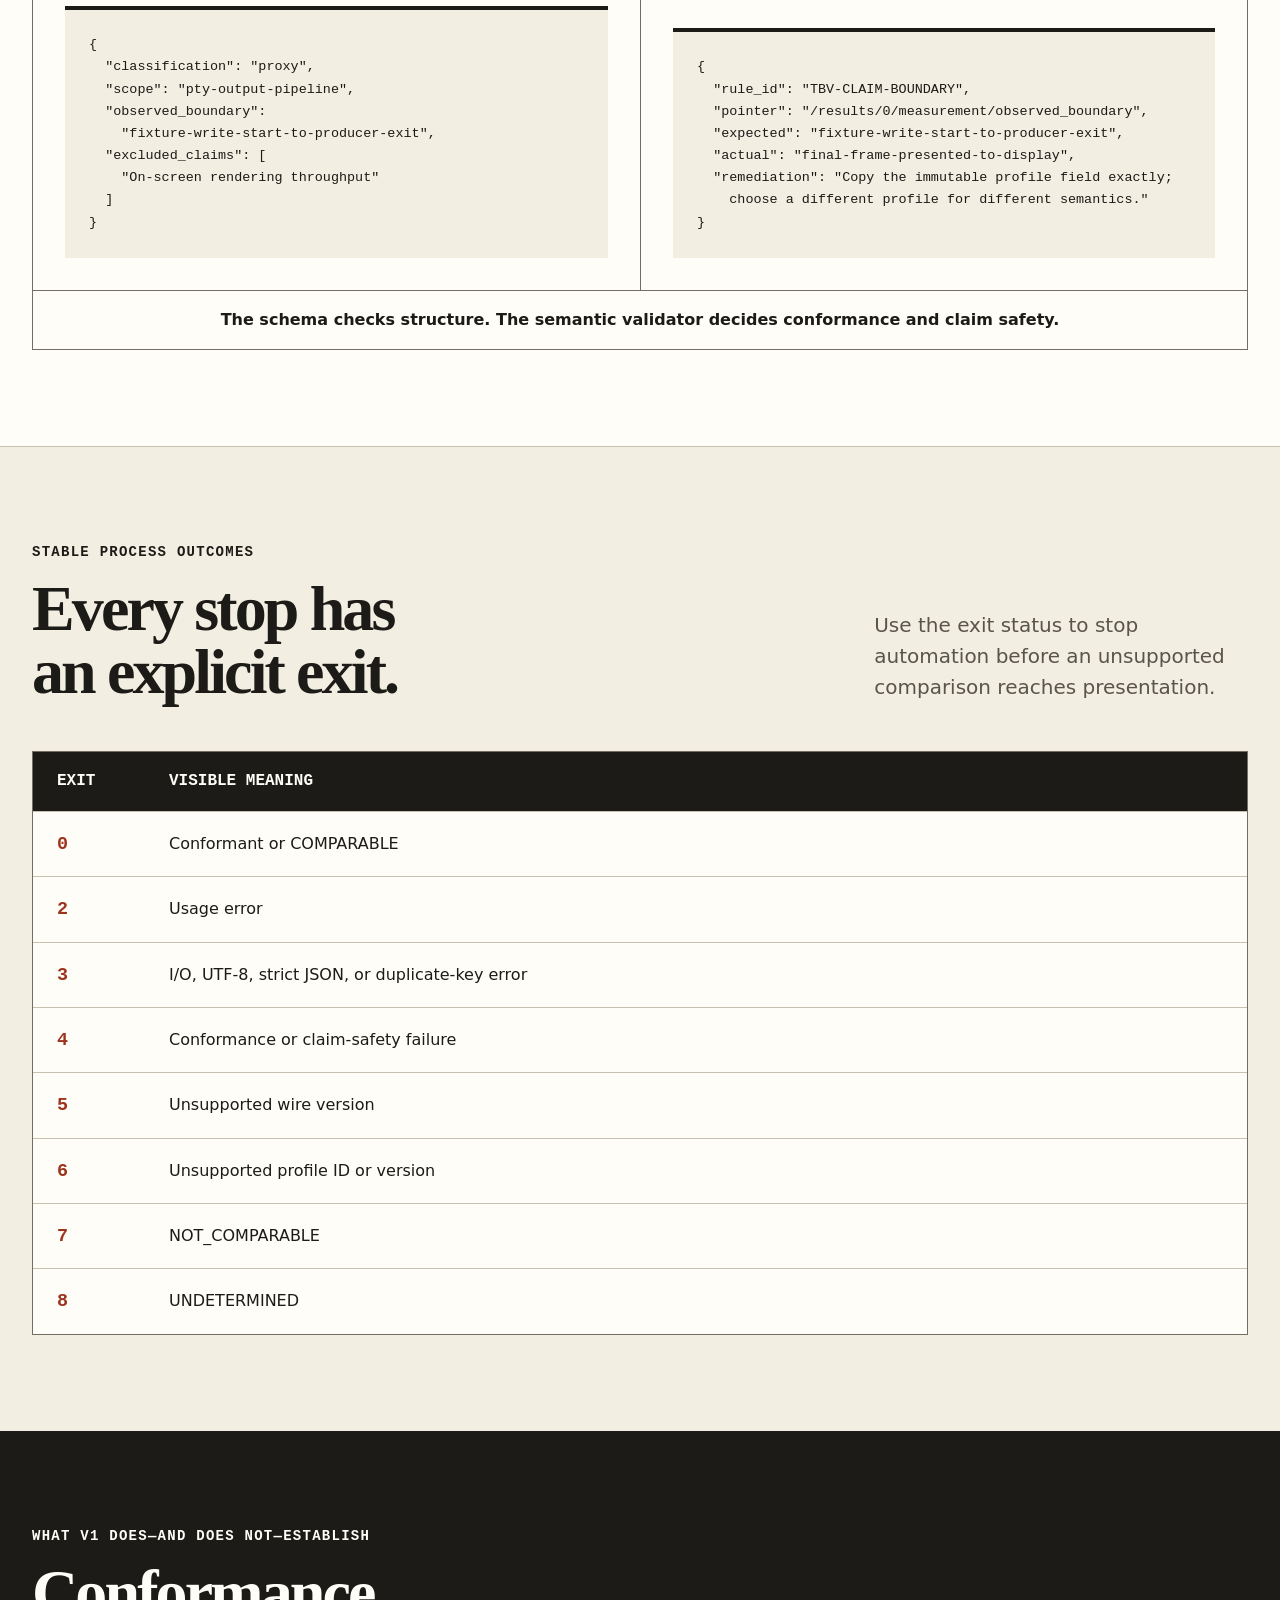
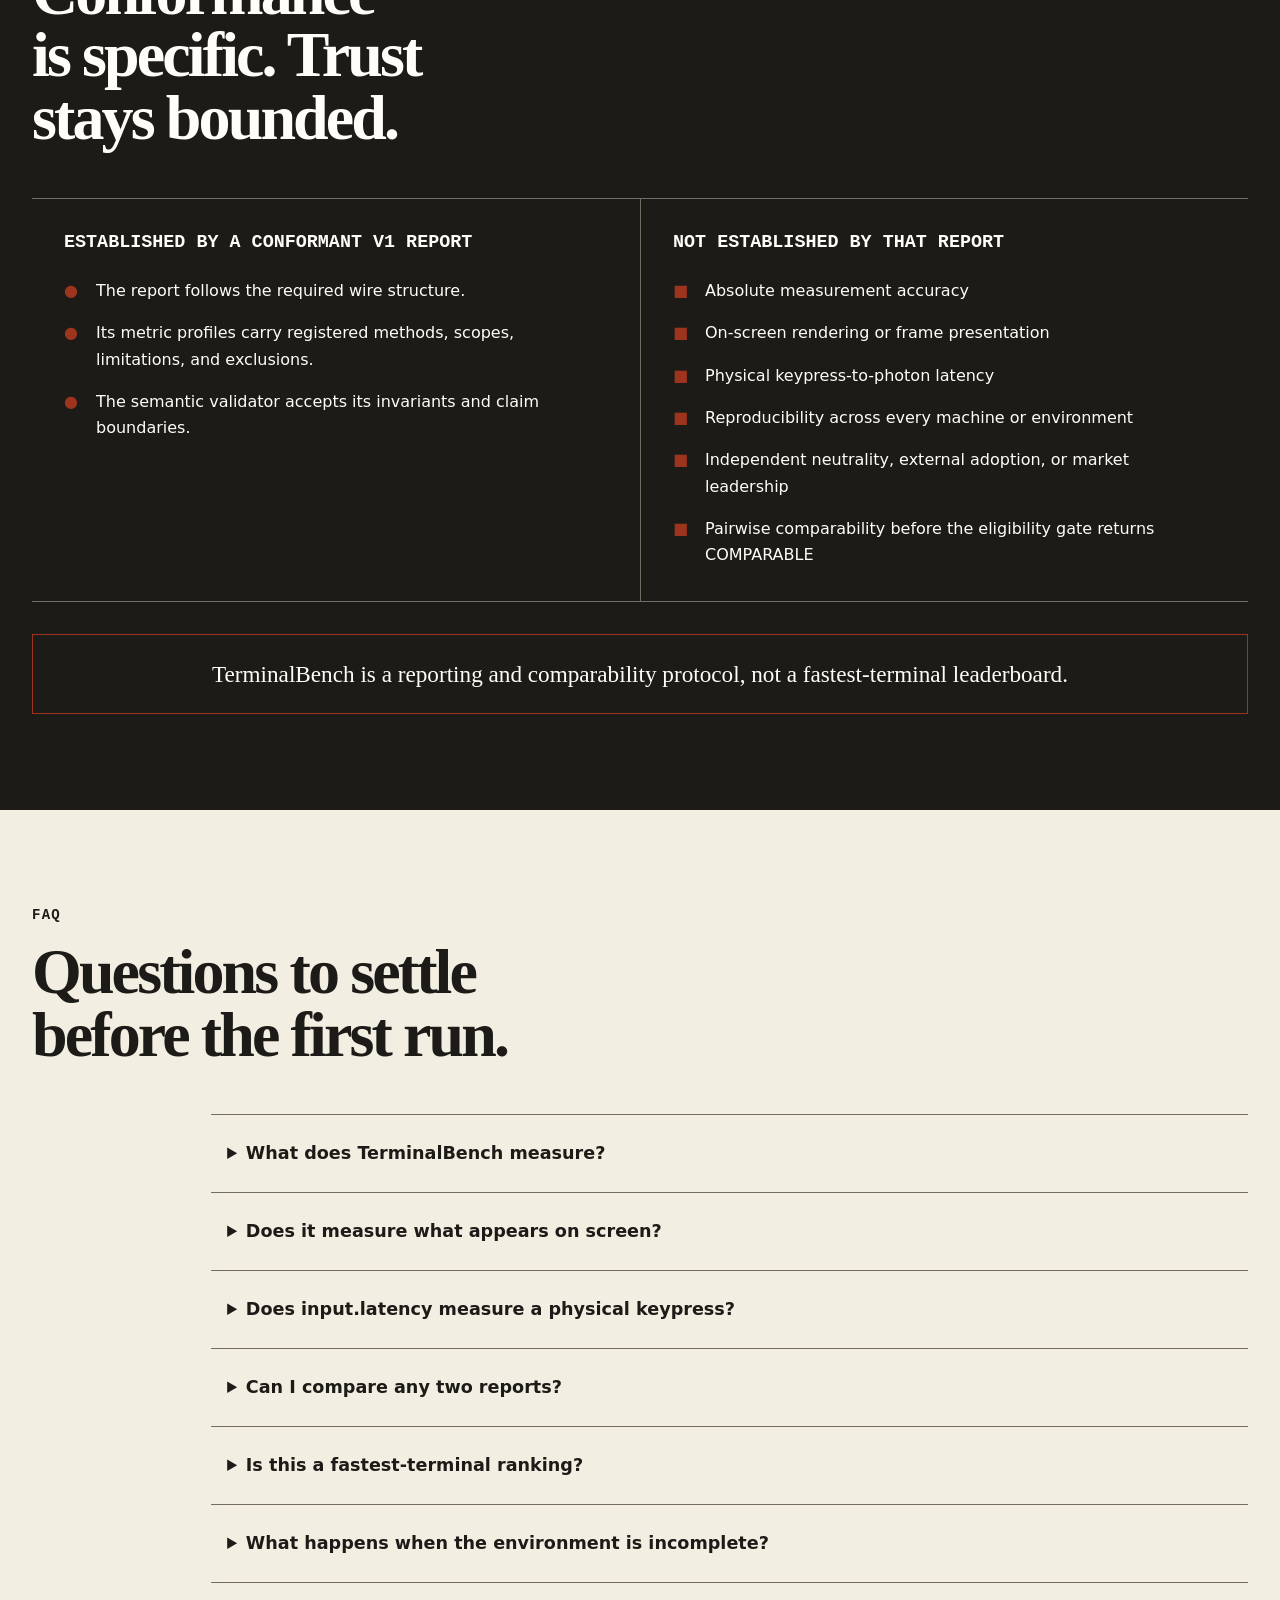
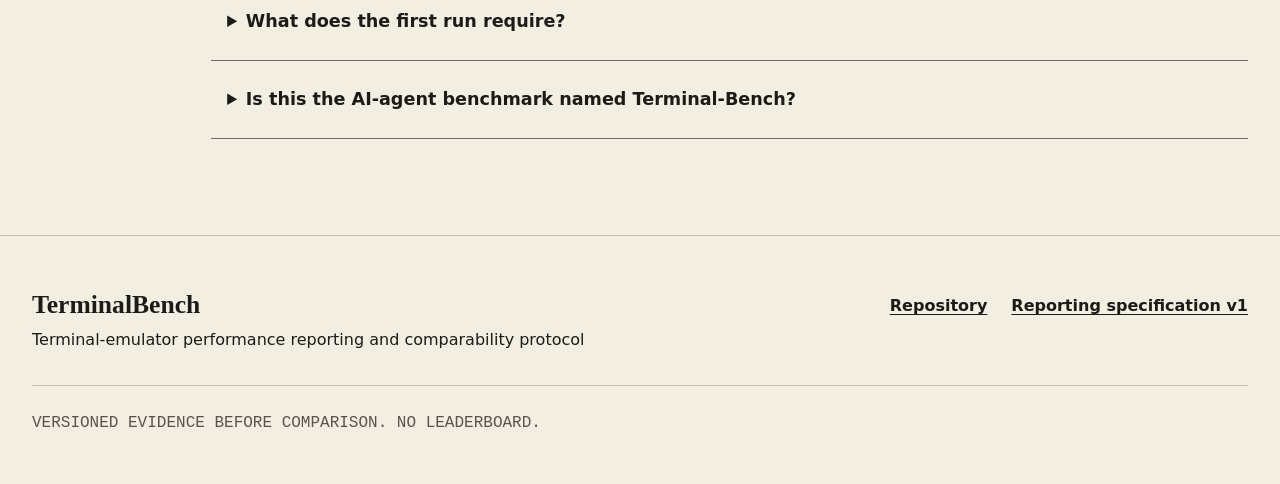
==== commit 411a4935: "fix(report): drop the win tally and correct misleading labels The HTML report crowned the first file" ====
--- a/site/index.html
+++ b/site/index.html
@@ -55,7 +55,7 @@
           "Versioned JSON performance reports",
           "Semantic claim-boundary validation",
           "Pairwise eligibility outcomes: COMPARABLE, NOT_COMPARABLE, and UNDETERMINED",
-          "Self-contained HTML comparison reports with a baseline-relative overview, Results at a glance medians and direction-aware competition ranks (exact ties share a rank), per-metric dot-and-interval charts, and a win tally",
+          "Self-contained HTML comparison reports with a baseline-relative overview, Results at a glance medians and direction-aware competition ranks (exact ties share a rank), and per-metric dot-and-interval charts",
           "Longitudinal trend reports across report history"
         ]
       }
@@ -154,7 +154,7 @@
             <li>
               <p class="step-number">04 / Compare</p>
               <h3>Present values only after COMPARABLE</h3>
-              <p>The comparator presents the values as a Markdown table or, with <code>--format html</code>, a self-contained chart report: a baseline-relative overview (<code>--baseline</code> picks the reference), a Results at a glance table of medians and direction-aware competition ranks (exact ties share a rank), per-metric dot-and-interval charts (bootstrap 95% CI with samples; median-to-p95 whisker otherwise), and a win tally. It does not replace validation or the eligibility decision.</p>
+              <p>The comparator presents the values as a Markdown table or, with <code>--format html</code>, a self-contained chart report: a baseline-relative overview (<code>--baseline</code> picks the reference), a Results at a glance table of medians and direction-aware competition ranks (exact ties share a rank), and per-metric dot-and-interval charts (bootstrap 95% CI with samples; median-to-p95 whisker otherwise). It does not replace validation or the eligibility decision.</p>
               <pre><code>bin/tbench compare results/report-a.json results/report-b.json --format html</code></pre>
             </li>
           </ol>
@@ -311,11 +311,11 @@
         <div class="faq-list">
           <details><summary>What does TerminalBench measure?</summary><p>It records shell process timings and terminal-emulator proxy or sampled observations for PTY output, synthetic PTY echo, and process resources. Every v1 metric names its method, scope, observed boundary, limitations, and excluded claims.</p></details>
           <details><summary>Does it measure what appears on screen?</summary><p>No. Producer-side PTY completion does not observe terminal parsing, final-frame presentation, pixels, or frame skipping. The render and scroll profiles exclude on-screen claims.</p></details>
-          <details><summary>Does input.latency measure a physical keypress?</summary><p>No. It measures a synthetic PTY echo round trip. It excludes the keyboard, GUI event routing, rendering, display presentation, and physical keypress-to-photon latency.</p></details>
+          <details><summary>Does input.latency measure a physical keypress?</summary><p>No. It measured a synthetic PTY echo round trip. That echo comes from the kernel's PTY line discipline and never passes through the terminal emulator, so the runner no longer emits it. The profile stays registered for existing reports.</p></details>
           <details><summary>Can I compare any two reports?</summary><p>No. Validate both reports, then run the pairwise eligibility gate. Compare values only after it returns COMPARABLE. A known mismatch returns NOT_COMPARABLE; missing decisive context returns UNDETERMINED.</p></details>
           <details><summary>Is this a fastest-terminal ranking?</summary><p>No. The protocol records bounded observations and decides pairwise eligibility. It does not operate a leaderboard or certify a universal winner.</p></details>
           <details><summary>What happens when the environment is incomplete?</summary><p>Reports record required facts as known or unknown. If a decisive fact remains unknown and no known mismatch already blocks the pair, eligibility is UNDETERMINED. CI can provide documented stable controls when platform discovery cannot.</p></details>
-          <details><summary>What does the first run require?</summary><p>A Rust toolchain (cargo), used once to build the single self-contained binary — after that there are no runtime dependencies. Terminal-facing scenarios need a controlling terminal, and input latency needs a usable PTY.</p></details>
+          <details><summary>What does the first run require?</summary><p>A Rust toolchain (cargo), used once to build the single self-contained binary — after that there are no runtime dependencies. Terminal-facing scenarios need a controlling terminal.</p></details>
           <details><summary>Is this the AI-agent benchmark named Terminal-Bench?</summary><p>No. This project is a terminal-emulator performance reporting and comparability protocol.</p></details>
         </div>
       </section>
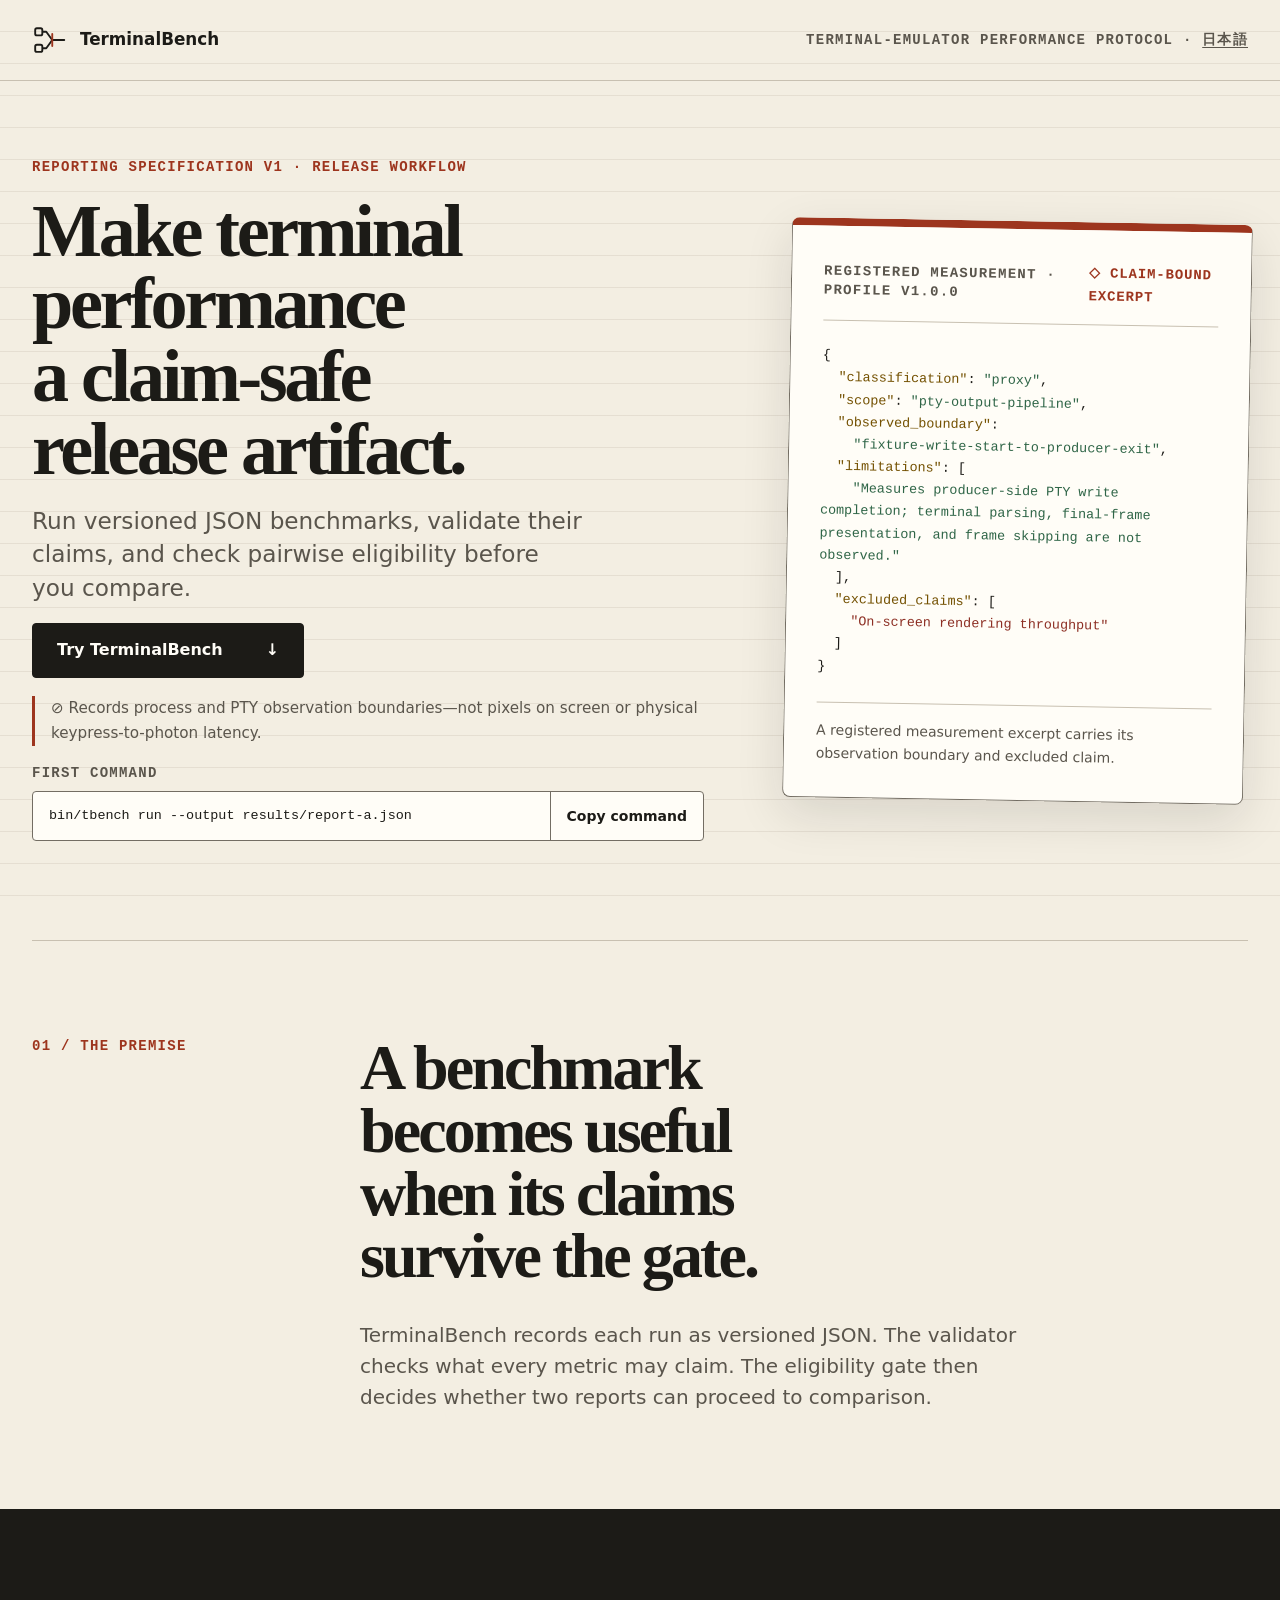
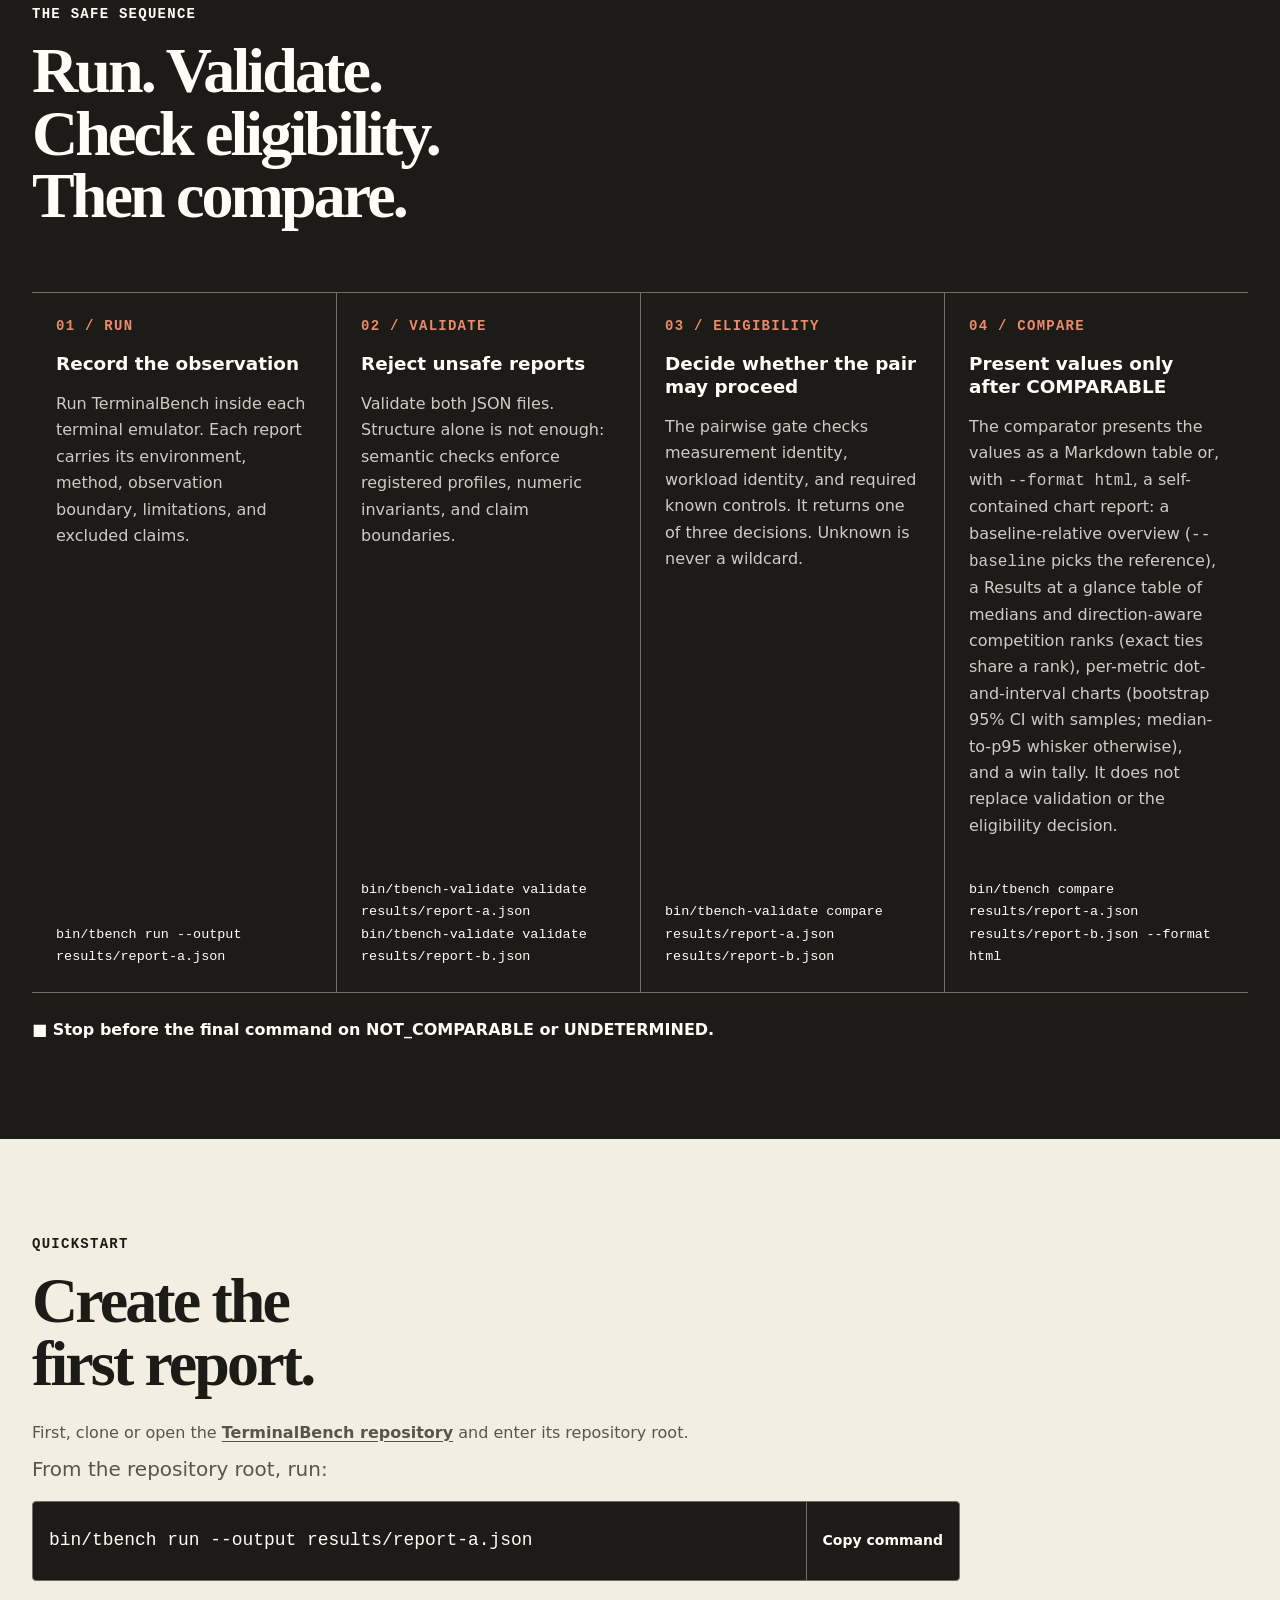
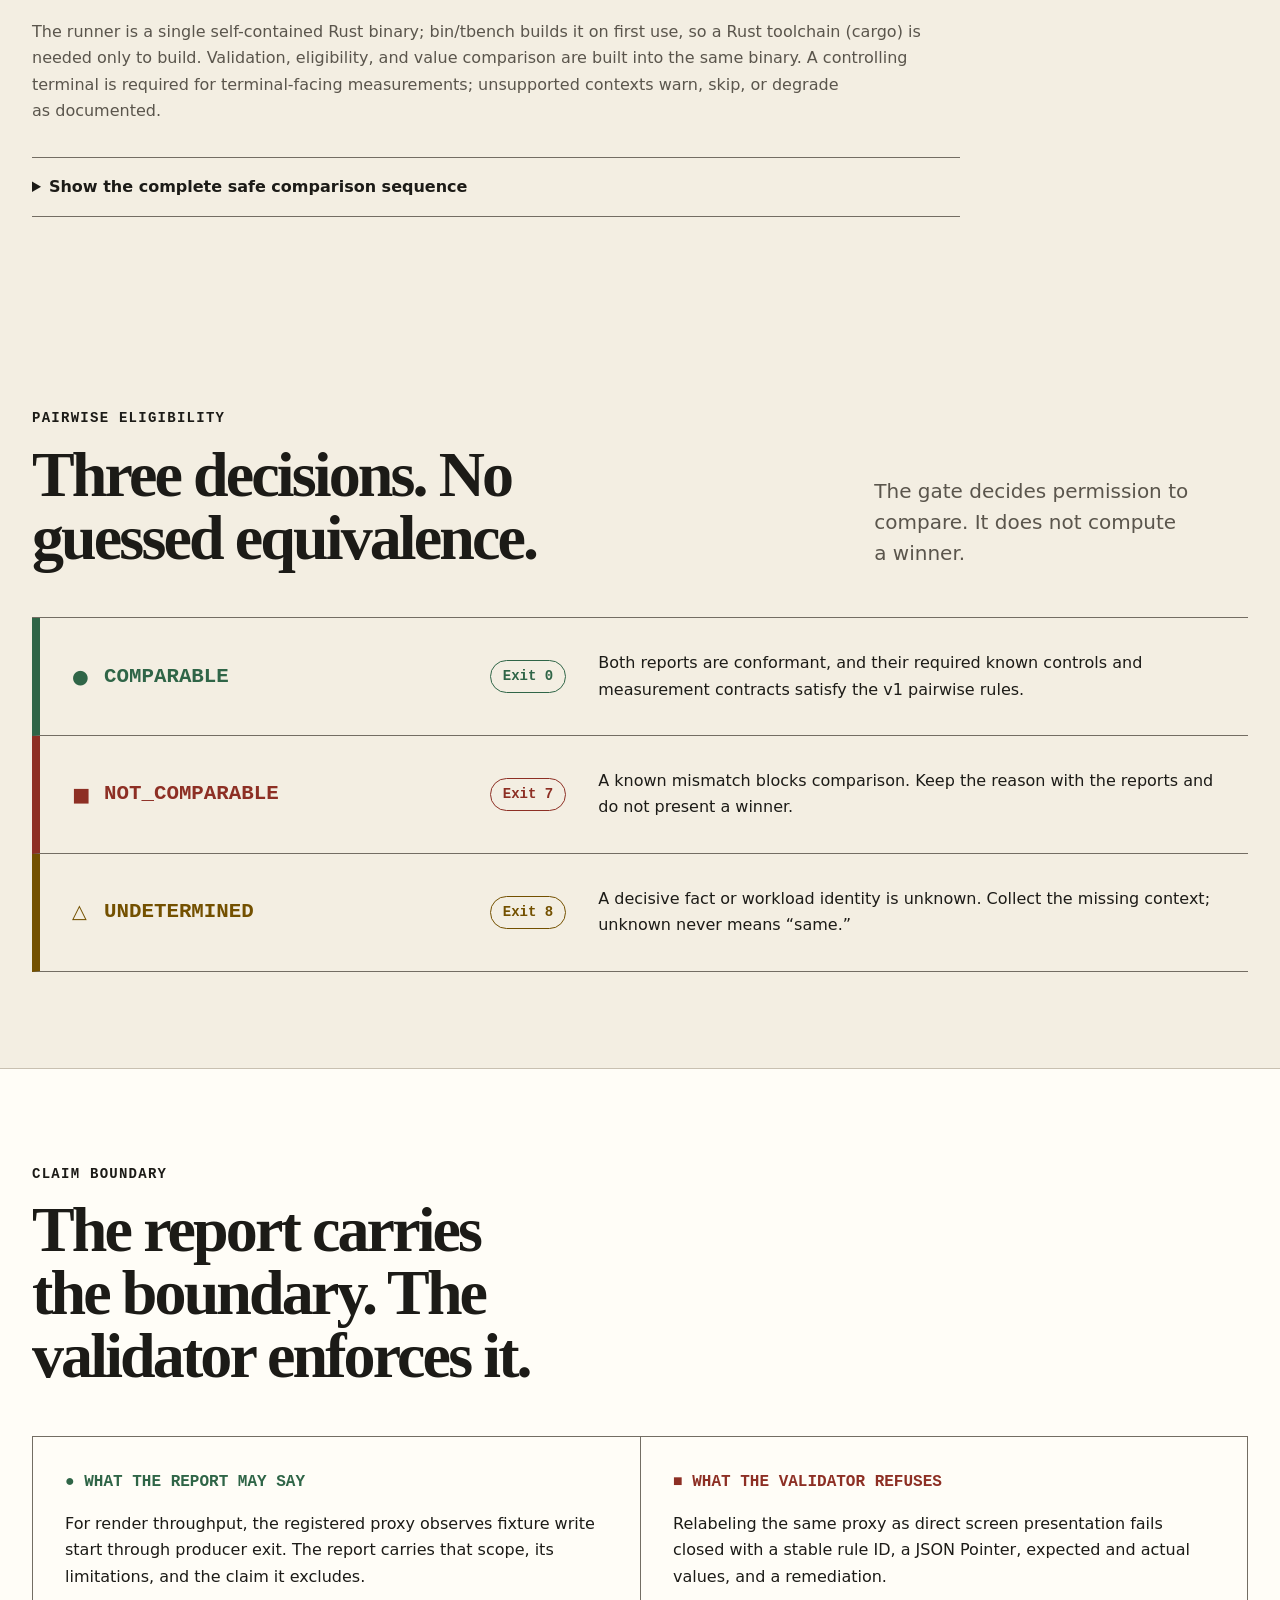
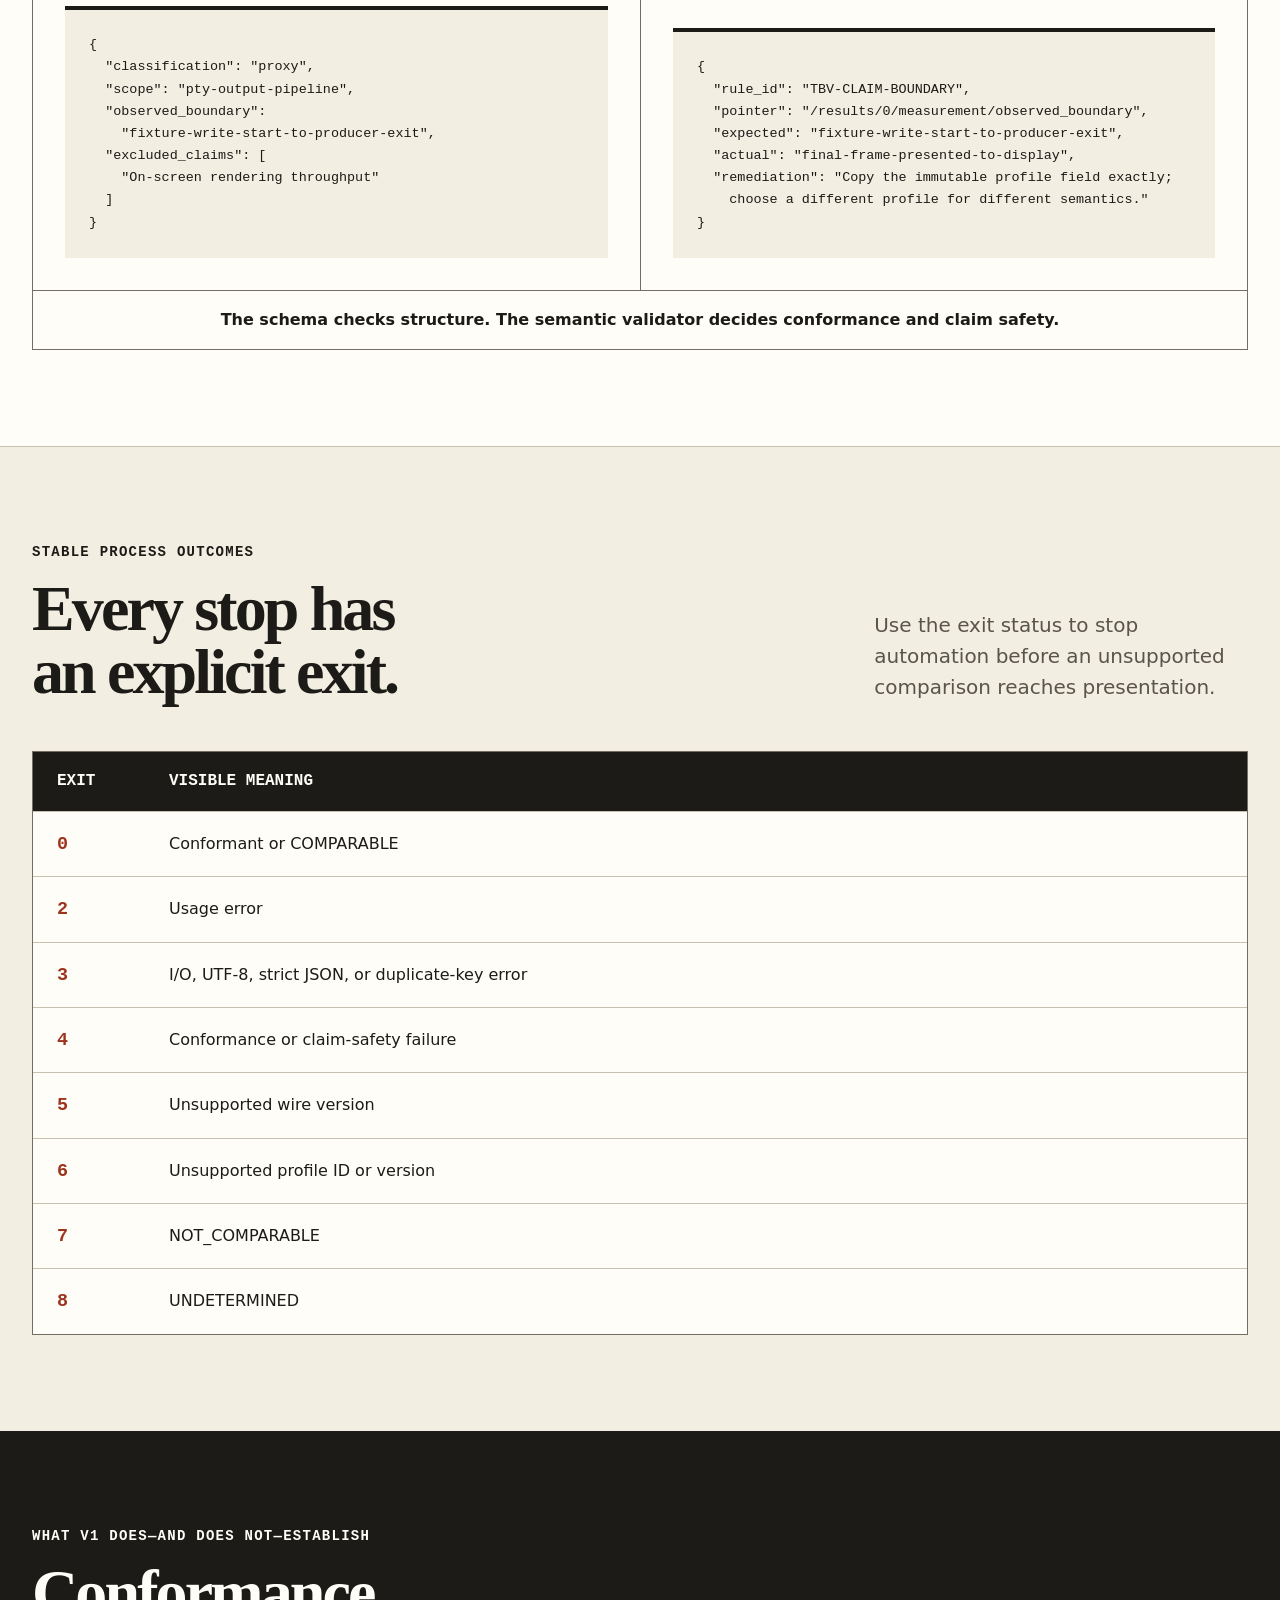
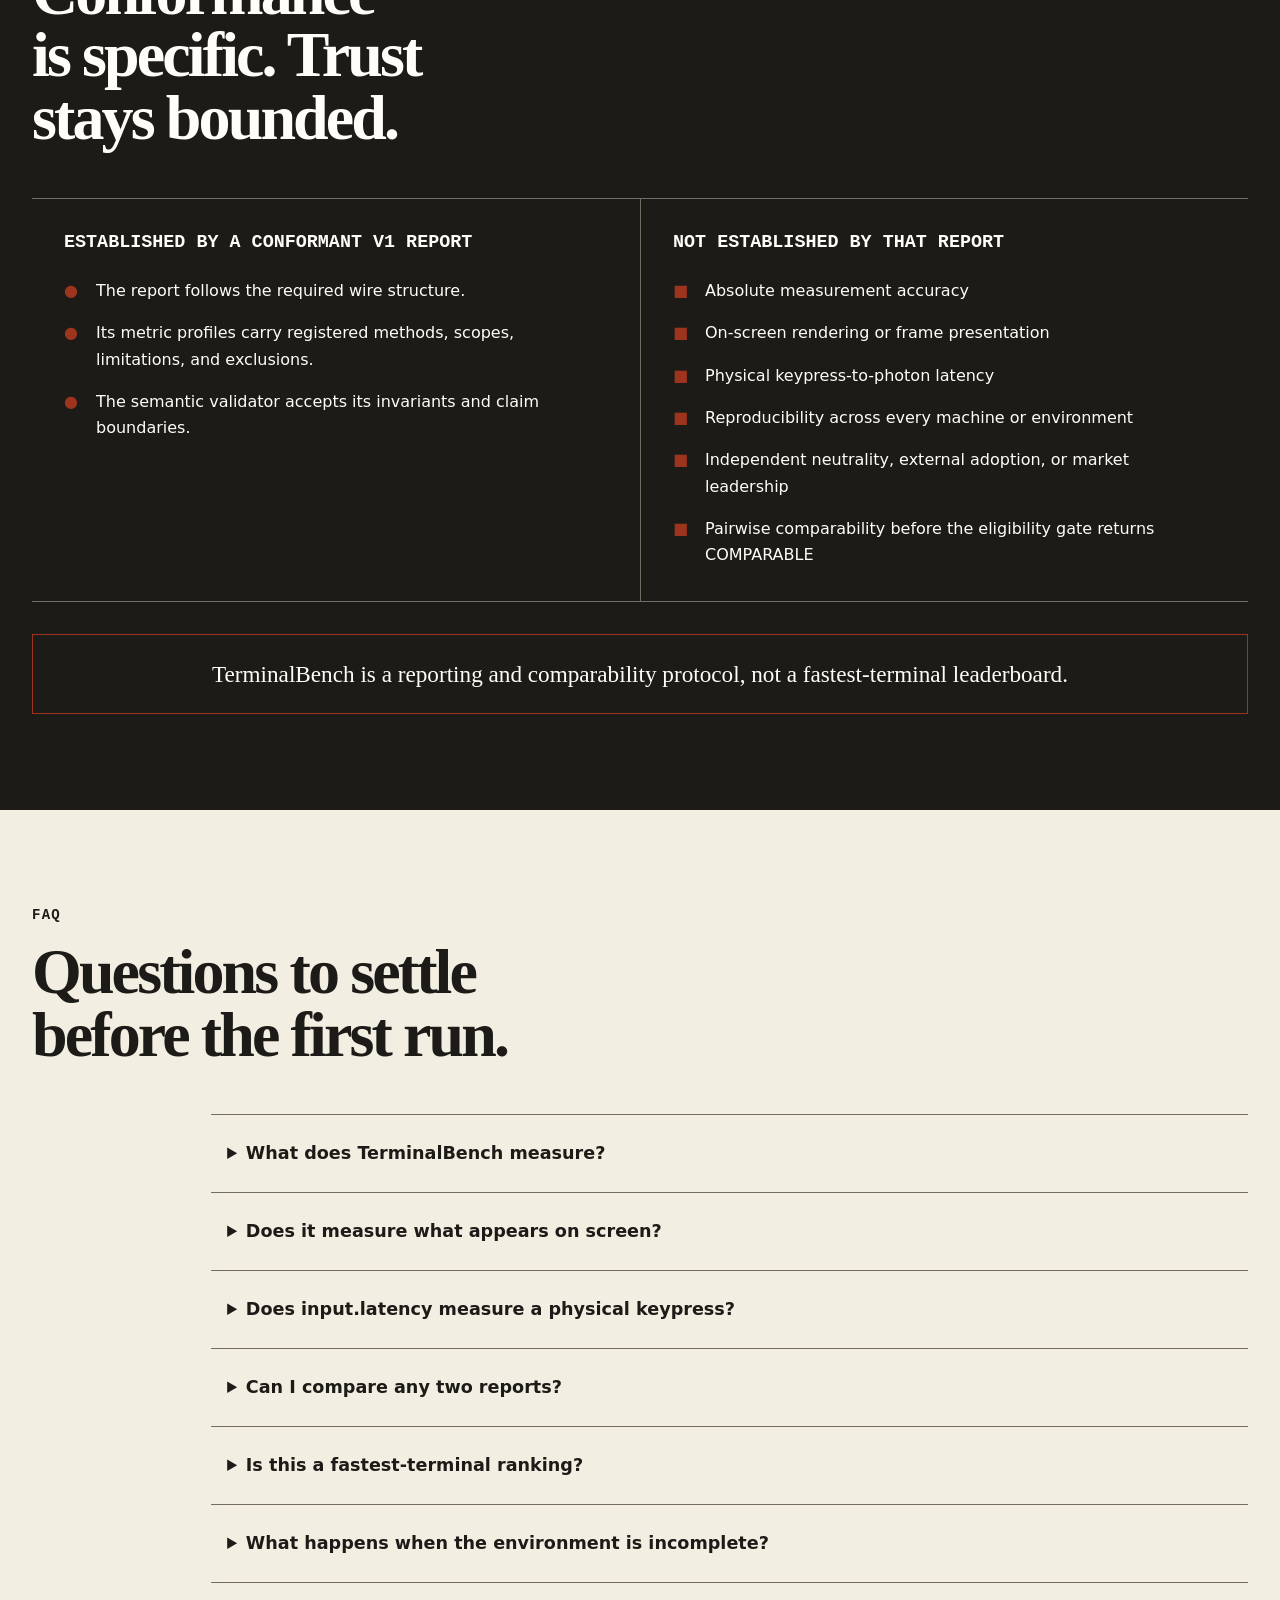
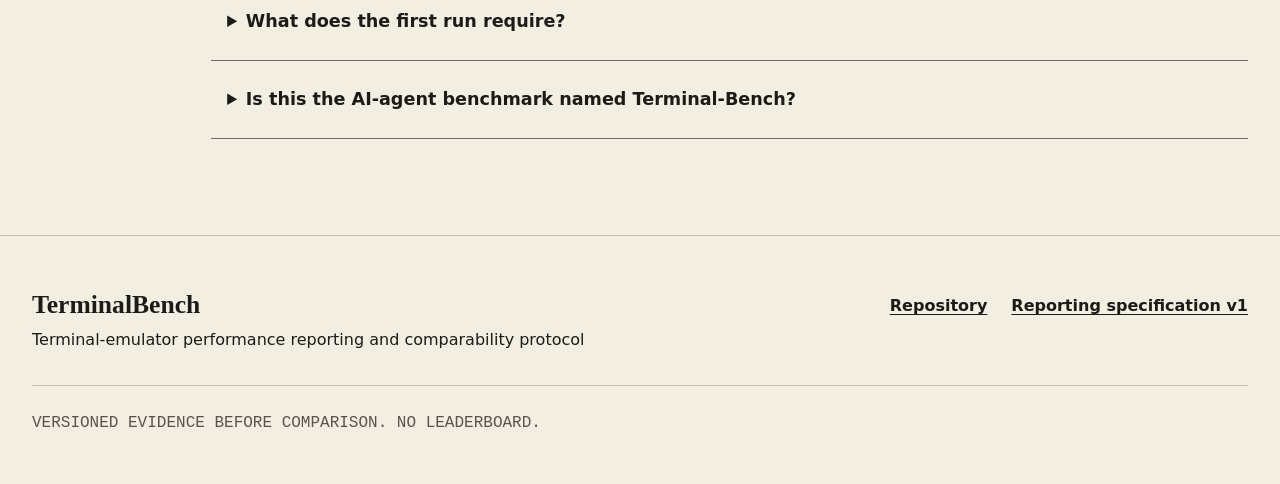
==== commit 7add7a6e: "feat(run)!: stop emitting input.latency The scenario wrote one byte to a fresh pty and timed the ech" ====
--- a/site/index.html
+++ b/site/index.html
@@ -55,7 +55,7 @@
           "Versioned JSON performance reports",
           "Semantic claim-boundary validation",
           "Pairwise eligibility outcomes: COMPARABLE, NOT_COMPARABLE, and UNDETERMINED",
-          "Self-contained HTML comparison reports with a baseline-relative overview, Results at a glance medians and direction-aware competition ranks (exact ties share a rank), and per-metric dot-and-interval charts",
+          "Self-contained HTML comparison reports with a baseline-relative overview, Results at a glance medians and direction-aware competition ranks (exact ties share a rank), per-metric dot-and-interval charts, and a win tally",
           "Longitudinal trend reports across report history"
         ]
       }
@@ -154,7 +154,7 @@
             <li>
               <p class="step-number">04 / Compare</p>
               <h3>Present values only after COMPARABLE</h3>
-              <p>The comparator presents the values as a Markdown table or, with <code>--format html</code>, a self-contained chart report: a baseline-relative overview (<code>--baseline</code> picks the reference), a Results at a glance table of medians and direction-aware competition ranks (exact ties share a rank), and per-metric dot-and-interval charts (bootstrap 95% CI with samples; median-to-p95 whisker otherwise). It does not replace validation or the eligibility decision.</p>
+              <p>The comparator presents the values as a Markdown table or, with <code>--format html</code>, a self-contained chart report: a baseline-relative overview (<code>--baseline</code> picks the reference), a Results at a glance table of medians and direction-aware competition ranks (exact ties share a rank), per-metric dot-and-interval charts (bootstrap 95% CI with samples; median-to-p95 whisker otherwise), and a win tally. It does not replace validation or the eligibility decision.</p>
               <pre><code>bin/tbench compare results/report-a.json results/report-b.json --format html</code></pre>
             </li>
           </ol>
